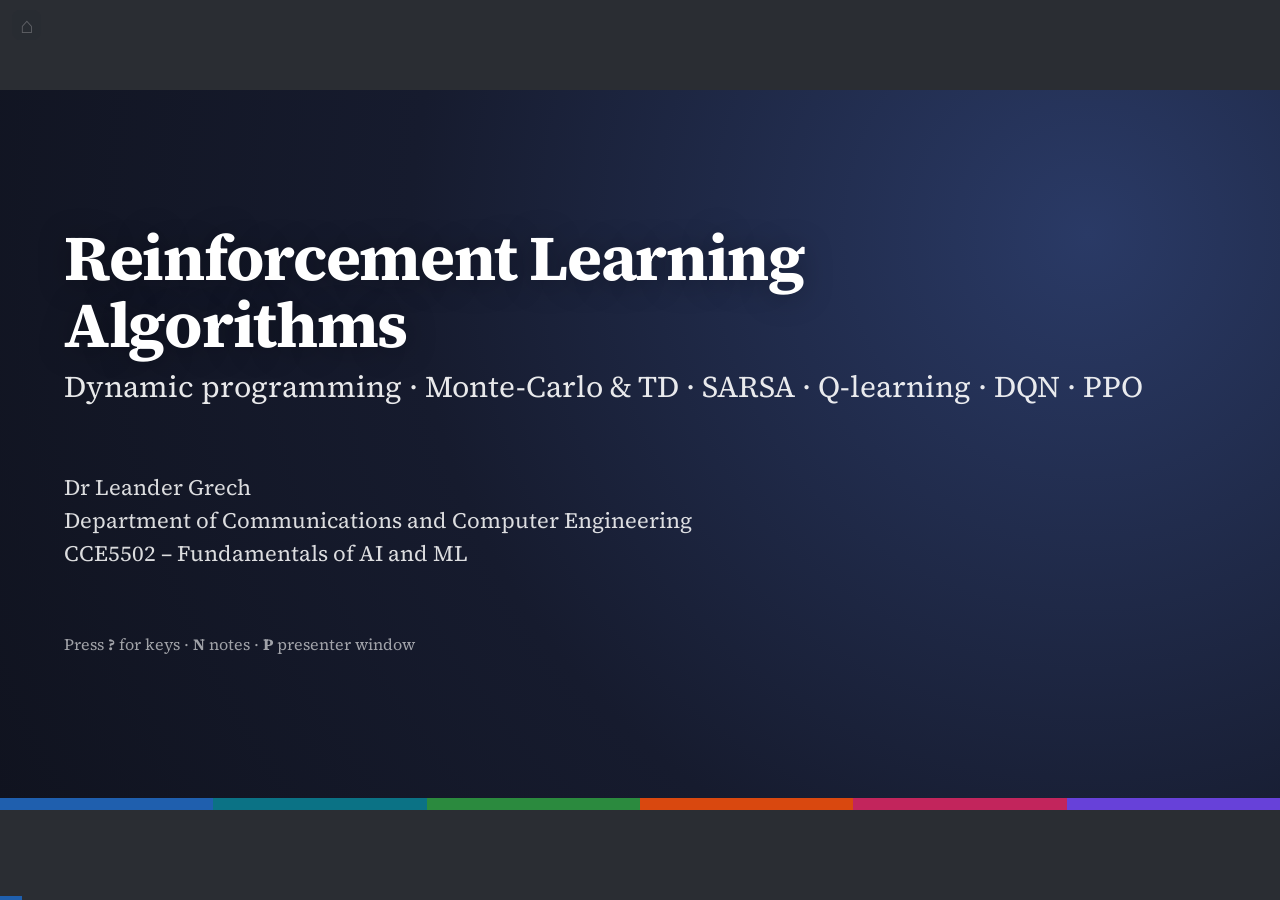
==== L2_RL_Algorithms.html @ 8948c77a "Publish lectures (from private 075eaf3)" ====
<!doctype html>
<html lang="en">
<head>
<meta charset="utf-8">
<meta name="viewport" content="width=device-width, initial-scale=1">
<title>RL 2: Algorithms</title>
<link rel="stylesheet" href="assets/katex/katex.min.css?v=202609281015">
<link rel="stylesheet" href="assets/deck.css?v=202609281015">
<script defer src="assets/katex/katex.min.js?v=202609281015"></script>
<script defer src="assets/katex/auto-render.min.js?v=202609281015"></script>
<script defer src="assets/deck.js?v=202609281015"></script>
<script defer src="assets/rl-common.js?v=202609281015"></script>
<script defer src="assets/mindmap.js?v=202609281015"></script>
<script defer src="assets/l2.js?v=202609281015"></script>
</head>
<body>
<div class="deck" data-footer="CCE5502 · Lecture 2 · RL algorithms">

<!-- ============================================================ TITLE -->
<section class="title" data-section="Opening">
  <h1>Reinforcement Learning<br>Algorithms</h1>
  <p class="subtitle">Dynamic programming · Monte-Carlo &amp; TD · SARSA · Q-learning · DQN · PPO</p>
  <p class="who">Dr Leander Grech<br>Department of Communications and Computer Engineering<br>CCE5502 – Fundamentals of AI and ML</p>
  <p class="who" style="margin-top:40px;font-size:16px;opacity:.6">Press <b>?</b> for keys · <b>N</b> notes · <b>P</b> presenter window</p>
</section>

<section data-time="2 min" class="mm">
  <h2>Lecture 2 at a glance</h2>
  <div data-widget="mindmap"><script type="application/json">{"center": ["Lecture 2", "RL Algorithms"], "branches": [{"label": "Planning (DP)", "leaves": [["Generalised PI", "How to improve a policy"], ["Policy evaluation", "Iterative policy evaluation"], ["Policy improvement", "Policy improvement", 2], ["Policy & value iteration", "Policy iteration and value iteration"]], "dark": true}, {"label": "Exploration", "leaves": [["Why Q instead of V", "Going model-free"], ["Bandits", "Exploration vs exploitation"], ["ε-greedy", "ε-greedy exploration"]]}, {"label": "MC & TD", "leaves": [["Monte-Carlo", "Monte-Carlo learning"], ["Temporal difference", "Temporal-Difference learning"], ["Bias vs variance", "MC vs TD: pros and cons"], ["Random walk", "Random walk"], ["A–B example", "What do they converge to", 2], ["Unified view · n-step", "A unified view of backups"]], "dark": true}, {"label": "Control", "leaves": [["SARSA (on-policy)", "SARSA: on-policy"], ["Off-policy learning", "Off-policy learning"], ["Q-learning", "Q-learning: off-policy"], ["Cliff walking", "Cliff walking"], ["One rule, many targets", "One update rule, different targets"]]}, {"label": "Deep Q-Networks", "leaves": [["Why tables don't scale", "Why tables don"], ["Function approx.", "Q-learning with function approximation"], ["Replay & target net", "DQN machinery"], ["CartPole", "CartPole"], ["Linear policy search", "What is the"], ["Gymnasium & SB3", "DQN with Stable-Baselines3"], ["Training curves", "Reading RL training curves"]]}, {"label": "Beyond DQN", "leaves": [["Value- vs policy-based", "Value-based vs policy-based"], ["Policy gradients", "Policy gradient"], ["PPO", "PPO"], ["Which algorithm when?", "Which algorithm when?"], ["Reward hacking", "Reward design and reward hacking"]]}]}</script></div>
</section>

<section data-time="2 min">
  <h2>Where we are</h2>
  <div class="row">
    <div class="col box">
      <h3>Last time</h3>
      <ul class="small">
        <li>MDP $\langle \mathcal{S}, \mathcal{A}, \mathcal{P}, \mathcal{R}, \gamma\rangle$, policy $\pi(a|s)$, return $G_t$</li>
        <li>Values $v_\pi(s)$, $q_\pi(s,a)$ and their <b>Bellman equations</b></li>
        <li>If we know $q_*$: act greedily → optimal</li>
      </ul>
      <div class="eq" style="font-size:20px">$\est{q_*(s,a)} = \rew{\mathcal{R}^a_s} + \gamma \sum_{s'} \mathcal{P}^a_{ss'} \nxt{\max_{a'} q_*(s',a')}$</div>
      <div class="inwords sm">How good is <span class='c-est'>an action</span>? <span class='c-rew'>The reward it gives now</span>, plus the discounted <span class='c-next'>value of acting optimally from wherever you land</span>.</div>
    </div>
    <div class="col box blue">
      <h3>Today</h3>
      <ol class="small">
        <li><b>Planning</b> when the model is known (DP)</li>
        <li><b>Learning</b> values from experience: Monte-Carlo vs TD</li>
        <li><b>Control</b>: SARSA &amp; Q-learning</li>
        <li><b>Deep</b> Q-Networks + CartPole with Stable-Baselines3</li>
        <li>Beyond DQN: policy gradients, PPO, reward design</li>
      </ol>
    </div>
  </div>
</section>

<!-- ============================================================ DP -->
<section class="section" data-section="Planning (DP)">
  <div class="kicker">Part 1</div>
  <h1>Planning by dynamic programming</h1>
  <p>Assume we know $\mathcal{P}$ and $\mathcal{R}$. How do we find the best policy?</p>
</section>

<section data-time="2 min">
  <h2>How to improve a policy</h2>
  <div class="row">
    <div class="col">
      <p>Given a policy $\pi$:</p>
      <ol>
        <li><b>Evaluate</b> it: compute $v_\pi$</li>
        <li><b>Improve</b> it: act greedily w.r.t. $v_\pi$ → $\pi' \geq \pi$</li>
      </ol>
      <p>Repeat. For finite MDPs this <b>always converges to $\pi_*$</b>.</p>
      <div class="box blue small"><p style="margin:0"><b>Generalised policy iteration (GPI):</b> almost every RL algorithm is some mix of <i>evaluation</i> and <i>improvement</i> — they differ in <b>how</b> (and how thoroughly) they do each.</p></div>
    </div>
    <div class="col" data-widget="gpi"></div>
  </div>
</section>

<section data-time="2 min">
  <h2>Iterative policy evaluation</h2>
  <p><b>Problem:</b> evaluate a given policy $\pi$. &nbsp; <b>Solution:</b> apply the Bellman expectation equation as an <b>update rule</b>, over and over:</p>
  <div class="eq">$\est{v_{k+1}(s)} = \sum_{a} \pi(a|s) \left( \rew{\mathcal{R}^a_s} + \gamma \sum_{s'} \mathcal{P}^a_{ss'}\, \nxt{v_k(s')} \right) \qquad \est{\mathbf{v}_{k+1}} = \rew{\mathcal{R}^\pi} + \gamma \mathcal{P}^\pi \nxt{\mathbf{v}_k}$</div>
  <div class="row">
    <ul class="col small">
      <li>Start from $v_1 = 0$; iterate $v_1 \to v_2 \to \dots \to v_\pi$</li>
      <li><b>Synchronous</b>: every state is updated in every sweep, from the previous sweep's numbers</li>
      <li>Needs the model $\mathcal{P}, \mathcal{R}$ → this is <i>planning</i></li>
    </ul>
    <div class="col inwords"><span class='c-est'>A state's new value</span> = the <b>average</b> (over what π does and what the world does) of <i><span class='c-rew'>reward</span> + γ × <span class='c-next'>the neighbour's old value</span></i>. Repeat until the numbers stop changing. Each sweep, news about rewards travels one step further.</div>
  </div>
  <div class="box fragment small"><p style="margin:0"><b>Worked example</b> (4×4 grid, −1 per move, random policy, γ = 1)<br>
    Sweep 1: every cell $= -1$. &nbsp; Sweep 2: the cell next to an exit $= -1 + \tfrac14(0 - 1 - 1 - 1) = -1.75$, cells further away $= -1 + \tfrac14(-4) = -2$.<br>
    <span class="muted">Exactly what you'll see on the next slide.</span></p></div>
</section>

<section data-time="4 min">
  <h2>Evaluating the random policy — and improving it</h2>
  <div class="row">
    <div class="col-2" data-widget="dpgrid" data-preset="sutton"></div>
    <div class="col small">
      <p>Reward −1 per step, $\gamma = 1$, grey = terminal.</p>
      <ol>
        <li>Press <b>Evaluate: 1 sweep</b> a few times, watch $v_k$</li>
        <li>Press <b>Improve π</b> after $k = 1, 2, 3$</li>
      </ol>
      <p class="muted">Greedy w.r.t. an <i>unfinished</i> $v_k$ is often already optimal!</p>
    </div>
  </div>
</section>

<section data-time="2 min">
  <h2>Policy improvement</h2>
  <p>Act greedily with respect to $q_\pi$: &nbsp; $\pi'(s) = \arg\max_{a} q_\pi(s,a)$</p>
  <div class="inwords sm">In each state, look one step ahead and switch to the action with the highest $q_\pi$. E.g. $q(s,{\uparrow}) = -3,\ q(s,{\rightarrow}) = -2,\ q(s,{\downarrow}) = -5 \Rightarrow$ choose →. It can never hurt: you only switch if the new action is at least as good <i>even if you go back to the old policy afterwards</i>.</div>
  <p>Formally, one greedy step is at least as good as following π:</p>
  <div class="eq">$q_\pi(s, \pi'(s)) = \max_a q_\pi(s,a) \;\geq\; q_\pi(s, \pi(s)) = v_\pi(s)$</div>
  <p class="fragment">…and unrolling it shows $v_{\pi'}(s) \geq v_\pi(s)$ for all $s$ (policy improvement theorem).</p>
  <div class="box green fragment"><p class="small" style="margin:0">If improvement <b>stops</b> ($=$ instead of $\geq$): $\;v_\pi(s) = \max_a q_\pi(s,a)$ — that <i>is</i> the Bellman optimality equation, so $v_\pi = v_*$ and $\pi$ is optimal.</p></div>
</section>

<section data-time="4 min">
  <h2>Policy iteration and value iteration, live</h2>
  <div data-widget="dpgrid" data-preset="maze"></div>
</section>

<section data-time="2 min">
  <h2>Value iteration vs policy iteration</h2>
  <div class="eq">Value iteration: $\quad \est{v_{k+1}(s)} = \max_a \left( \rew{\mathcal{R}^a_s} + \gamma \sum_{s'} \mathcal{P}^a_{ss'}\, \nxt{v_k(s')} \right)$</div>
  <div class="inwords sm">Value iteration = policy iteration where evaluation is cut short to <b>one sweep</b>, and the greedy step is folded in (the max). Don't wait for exact values: improve straight away.</div>
  <table class="t" style="width:100%;margin-top:6px">
    <tr><th class="l"></th><th>Policy iteration</th><th>Value iteration</th></tr>
    <tr><td class="l">Backup</td><td>Bellman <b>expectation</b> (+ greedy step)</td><td>Bellman <b>optimality</b></td></tr>
    <tr><td class="l">Explicit policy?</td><td>yes, every iteration</td><td>only at the end</td></tr>
    <tr><td class="l">Iterations</td><td>few, but each is expensive</td><td>many cheap sweeps</td></tr>
    <tr><td class="l">Cost per sweep</td><td colspan="2">$O(|\mathcal{A}|\,|\mathcal{S}|^2)$ — every state, every action, every successor</td></tr>
  </table>
  <div class="box red" style="margin-top:14px"><p class="small" style="margin:0"><b>Two big problems with DP:</b> (1) needs the model $\mathcal{P}, \mathcal{R}$; (2) sweeps the entire state space. Real problems: unknown model, astronomically many states → <b>learn from sampled experience</b>.</p></div>
</section>

<section class="quiz" data-optional="1" data-time="2 min">
  <h2>🧠 Quick check: planning</h2>
  <div data-widget="quiztimer" data-seconds="30"></div>
  <div class="quiz-list">
    <div class="quiz-q"><div class="num">1</div><div class="body"><div class="qt">Policy <b>evaluation</b> or policy <b>improvement</b>: which one uses the Bellman <i>expectation</i> equation?</div><div class="ans fragment">Evaluation. Improvement is a greedy step: pick the action with the highest q.</div></div></div>
    <div class="quiz-q"><div class="num">2</div><div class="body"><div class="qt">In value iteration, when do we get an explicit policy?</div><div class="ans fragment">Only at the end: act greedily with respect to the final values.</div></div></div>
    <div class="quiz-q"><div class="num">3</div><div class="body"><div class="qt">Why can't we just use dynamic programming to play Atari?</div><div class="ans fragment">DP needs the model (P and R) and sweeps every state; Atari has an unknown model and astronomically many states.</div></div></div>
  </div>
</section>

<!-- ============================================================ MODEL-FREE PREDICTION -->
<section class="section" data-section="MC & TD">
  <div class="kicker">Part 2</div>
  <h1>Learning from experience</h1>
  <p>No model. The agent only sees $S_t, A_t, R_{t+1}, S_{t+1}, \dots$ — can it still estimate values?</p>
</section>

<section data-time="2 min">
  <h2>Going model-free: use $Q$, not $V$</h2>
  <div class="row">
    <div class="col box red">
      <h3>Greedy improvement over $V(s)$ needs a model</h3>
      <div class="eq" style="font-size:21px">$\pi'(s) = \arg\max_a \Big( \underbrace{\rew{\mathcal{R}^a_s} + \gamma\sum_{s'} \mathcal{P}^a_{ss'}}_{\text{model!}} \nxt{V(s')} \Big)$</div>
    </div>
    <div class="col box green">
      <h3>Greedy improvement over $Q(s,a)$ is model-free</h3>
      <div class="eq" style="font-size:21px">$\pi'(s) = \arg\max_a Q(s,a)$</div>
      <p class="small">The dynamics are learned <i>implicitly</i> inside $Q$.</p>
    </div>
  </div>
  <div class="inwords">$V(s)$ says how good a <b>place</b> is. To pick a move from it, you must know where each move leads: that's the model. $Q(s,a)$ scores the <b>move</b> itself, so you just take the highest. No model needed.</div>
  <p style="margin-top:10px">Second problem: if we always act greedily, we only ever see the actions we <i>think</i> are best. We must also <b>explore</b>.</p>
</section>

<section data-time="4 min">
  <h2>Exploration vs exploitation</h2>
  <div data-widget="bandit" class="widget"></div>
</section>

<section data-time="1 min">
  <h2>ε-greedy exploration</h2>
  <div class="row center">
    <div class="col-2">
      <ul>
        <li>With probability $1 - \varepsilon$: <b>exploit</b>, take the action with the highest $Q$</li>
        <li>With probability $\varepsilon$: <b>explore</b>, pick uniformly at random among all $m$ actions</li>
      </ul>
      <div class="inwords sm">The random pick can also land on the best action, so it gets $1 - \varepsilon + \tfrac{\varepsilon}{m}$; every other action gets $\tfrac{\varepsilon}{m}$. Nothing is ever ruled out, so every action keeps being tried.</div>
    </div>
    <div class="col box">
      <h3>Example: $m = 4$, $\varepsilon = 0.2$</h3>
      <div class="probbars">
        <div><span style="height:85%;background:var(--accent)"></span><b>0.85</b>best</div>
        <div><span style="height:5%;background:#9aa1ad"></span>0.05</div>
        <div><span style="height:5%;background:#9aa1ad"></span>0.05</div>
        <div><span style="height:5%;background:#9aa1ad"></span>0.05</div>
      </div>
      <p class="small muted" style="margin:0">$0.8 + 0.2/4 = 0.85$ &nbsp;·&nbsp; $0.2/4 = 0.05$</p>
    </div>
  </div>
  <p class="small">In practice: <b>decay</b> ε over training (e.g. 1.0 → 0.05). That's DQN's <code>exploration_fraction</code>, which we'll see in code.</p>
</section>

<section data-time="2 min">
  <h2>Monte-Carlo learning</h2>
  <div class="colorkey"><span class="c-est">estimate being updated</span><span class="c-rew">real experience (R, G)</span><span class="c-next">estimate of the next state</span><span class="c-tgt">target</span><span class="c-err">error δ</span></div>
  <ul>
    <li>Learn directly from <b>complete episodes</b> of experience — no model</li>
    <li>Simplest possible idea: <b>value = mean return</b></li>
    <li>No bootstrapping; only works for <b>episodic</b> tasks (must terminate)</li>
  </ul>
  <p>Estimate $v_\pi(s) = \mathbb{E}[G_t \mid S_t = s]$ by averaging the returns actually seen. After each episode:</p>
  <div class="eq">$\est{V(S_t)} \leftarrow \est{V(S_t)} + \alpha\, \big(\, \underbrace{\rew{G_t}}_{\tgt{\text{target}}} - \est{V(S_t)} \big)$</div>
  <p class="small" style="margin:0;text-align:center" class="muted">MC <span class='c-tgt'>target</span> = <span class='c-rew'>the return that actually happened</span> in this episode.</p>
  <div class="template"><b>The pattern behind every update today:</b> &nbsp; <span class='c-est'>new estimate</span> = <span class='c-est'>old estimate</span> + α × (<span class='c-tgt'>target</span> − <span class='c-est'>old estimate</span>).<br>
    <span class="small">(target − estimate) is the error; α is how far we move towards the target. α = 1/n gives the exact running average (Lecture 1); a constant α weights recent episodes more.</span></div>
</section>

<section data-time="3 min">
  <h2>Temporal-Difference learning</h2>
  <ul>
    <li>Learn from <b>incomplete</b> episodes — update after <b>every step</b></li>
    <li>Works in continuing (non-terminating) tasks</li>
    <li><b>Bootstraps</b>: updates a guess towards a guess</li>
  </ul>
  <div class="eq">$\est{V(S_t)} \leftarrow \est{V(S_t)} + \alpha\, \big(\, \underbrace{\rew{R_{t+1}} + \gamma \nxt{V(S_{t+1})}}_{\tgt{\text{TD target}}} - \est{V(S_t)} \big)$</div>
  <div class="row">
    <div class="col inwords sm">Same pattern as MC, different <span class='c-tgt'>target</span>: <b><span class='c-rew'>one real step</span> + <span class='c-next'>my current guess for the rest</span></b>. The TD error $\err{\delta_t} = \rew{R_{t+1}} + \gamma \nxt{V(S_{t+1})} - \est{V(S_t)}$ is the <span class='c-err'>surprise</span>: positive → better than expected, so raise $\est{V(S_t)}$.</div>
    <div class="col box small"><p style="margin:0">🚗 If another car nearly crashes into you, you can update "that was dangerous" <b>immediately</b> — no need to actually crash (end the episode) first.</p></div>
  </div>
</section>

<section data-time="3 min">
  <h2>Driving home: MC vs TD</h2>
  <div data-widget="driving" class="widget"></div>
</section>

<section data-time="2 min">
  <h2>MC vs TD: pros and cons</h2>
  <div class="inwords sm"><b>MC</b> waits for the true outcome: honest but noisy. <b>TD</b> trusts its own next guess: fast and steady, but can inherit its own mistakes. (<i>Bias</i> = systematically off; <i>variance</i> = how much estimates jump around.)</div>
  <table class="t" style="width:100%;font-size:18px">
    <tr><th class="l"></th><th>Monte-Carlo</th><th>Temporal-Difference</th></tr>
    <tr><td class="l">When can it learn?</td><td>only after the episode ends</td><td>online, after every step</td></tr>
    <tr><td class="l">Continuing tasks?</td><td class="bad">no</td><td class="good">yes</td></tr>
    <tr><td class="l">Target</td><td>$\rew{G_t}$ (actual return)</td><td>$\rew{R_{t+1}} + \gamma \nxt{V(S_{t+1})}$ (estimate)</td></tr>
    <tr><td class="l">Bias</td><td class="good">zero (unbiased)</td><td>biased (depends on current $V$)</td></tr>
    <tr><td class="l">Variance</td><td class="bad">high — many random steps</td><td class="good">low — one random step</td></tr>
    <tr><td class="l">Sensitive to initial value</td><td>no</td><td>yes</td></tr>
    <tr><td class="l">With function approximation</td><td>good convergence</td><td>can diverge (!)</td></tr>
    <tr><td class="l">Exploits Markov property</td><td>no → better in POMDPs</td><td>yes → usually more efficient</td></tr>
  </table>
</section>

<section data-time="3 min">
  <h2>Random walk: MC vs TD in practice</h2>
  <div data-widget="randomwalk" class="widget"></div>
  <p class="small" style="margin:4px 0 0">True values $\tfrac16, \tfrac26, \dots, \tfrac56$ = probability of finishing on the right. <b>Question:</b> after 10 episodes, which estimate is closer to the black line, and why?</p>
</section>

<section data-optional="1" data-time="2 min">
  <h2>What do they converge to? (the A–B example)</h2>
  <div class="row">
    <div class="col">
      <p>Eight episodes of experience (γ = 1):</p>
      <pre style="font-size:19px">A, 0, B, 0
B, 1    B, 1    B, 1
B, 1    B, 1    B, 1
B, 0</pre>
      <p class="small">$V(B) = 6/8 = 0.75$ for both methods. &nbsp;What is $V(A)$?</p>
    </div>
    <div class="col">
      <div class="box orange fragment"><h3>Monte-Carlo: $V(A) = 0$</h3><p class="small">The only return seen from A was 0. MC minimises squared error on the <b>observed returns</b>.</p></div>
      <div class="box blue fragment" style="margin-top:10px"><h3>TD(0): $V(A) = 0.75$</h3><p class="small">A always went to B, with reward 0. TD fits the <b>maximum-likelihood Markov model</b> and solves it (<i>certainty equivalence</i>).</p></div>
    </div>
  </div>
</section>

<section data-time="3 min">
  <h2>A unified view of backups</h2>
  <div data-widget="unified" class="widget"></div>
</section>

<section data-optional="1" data-time="2 min">
  <h2>In between: n-step returns</h2>
  <div data-widget="nstep" class="widget"></div>
  <div class="eq" style="font-size:22px">$\est{V(S_t)} \leftarrow \est{V(S_t)} + \alpha \left( \tgt{G^{(n)}_t} - \est{V(S_t)} \right)$</div>
  <div class="inwords sm"><b>n = how many <span class='c-rew'>real rewards</span> you wait for before trusting <span class='c-next'>your own estimate</span>.</b> Small n: quick updates, some bias. Large n: closer to the truth but noisier. n = 1 is TD(0); n = ∞ (to the end) is Monte-Carlo. <span class="muted">TD(λ) and PPO's GAE blend several n.</span></div>
</section>

<section class="quiz" data-optional="1" data-time="2 min">
  <h2>🧠 Quick check: Monte-Carlo vs TD</h2>
  <div data-widget="quiztimer" data-seconds="30"></div>
  <div class="quiz-list">
    <div class="quiz-q"><div class="num">1</div><div class="body"><div class="qt">You're halfway through an episode. Which method can already update its values?</div><div class="ans fragment">TD: it only needs one step, <span class='c-rew'>R</span> and <span class='c-next'>V(S′)</span>. MC must wait for the end.</div></div></div>
    <div class="quiz-q"><div class="num">2</div><div class="body"><div class="qt">Which target is unbiased but noisy?</div><div class="ans fragment">Monte-Carlo's <span class='c-rew'>G<sub>t</sub></span>: it's the real return, but it depends on many random steps.</div></div></div>
    <div class="quiz-q"><div class="num">3</div><div class="body"><div class="qt">Say the TD target in words.</div><div class="ans fragment"><span class='c-rew'>One real reward</span> + the discounted <span class='c-next'>estimate of the next state's value</span>.</div></div></div>
  </div>
</section>

<section class="brk" data-section="Break">
  <h1>☕ Break</h1>
  <p style="font-size:26px">10 minutes. Next: from <b>predicting</b> values to <b>controlling</b> — SARSA, Q-learning, DQN</p>
</section>

<!-- ============================================================ CONTROL -->
<section class="section" data-section="SARSA & Q-learning">
  <div class="kicker">Part 3</div>
  <h1>Model-free control</h1>
  <p>Put TD inside the GPI loop: learn $Q(s,a)$, act ε-greedily, improve every step.</p>
</section>

<section data-time="3 min">
  <h2>SARSA: on-policy TD control</h2>
  <div class="row center">
    <div class="col-2">
      <div class="eq">$\est{Q(S,A)} \leftarrow \est{Q(S,A)} + \alpha \big( \rew{R} + \gamma\, \nxt{Q(S', A')} - \est{Q(S,A)} \big)$</div>
      <ul class="small">
        <li>Uses the tuple $(\est{S}, \est{A}, \rew{R}, \nxt{S'}, \nxt{A'})$ — hence the name</li>
        <li>$\nxt{A'}$ is the <span class='c-next'>next action</span>: the one the agent <b>will actually take</b> (ε-greedy)</li>
        <li>Every time-step: <b>evaluate</b> (SARSA update, $Q \approx q_\pi$) and <b>improve</b> (ε-greedy on the new $Q$)</li>
      </ul>
      <div class="inwords sm">The TD update from before, now for $Q$. <span class='c-tgt'>Target</span> = <b><span class='c-rew'>reward</span> + <span class='c-next'>value of the action I'm really going to take next</span></b>, exploration included.</div>
    </div>
    <div class="col">
      <svg width="220" height="260" viewBox="0 0 220 260">
        <circle cx="110" cy="30" r="20" fill="#fff" stroke="#d9480f" stroke-width="2.5"/><text x="145" y="36" font-size="18" fill="#d9480f" font-weight="700">S</text>
        <line x1="110" y1="50" x2="110" y2="90" stroke="#d9480f" stroke-width="2"/><circle cx="110" cy="98" r="9" fill="#d9480f"/><text x="130" y="104" font-size="18" fill="#d9480f" font-weight="700">A</text>
        <line x1="110" y1="107" x2="110" y2="160" stroke="#2b8a3e" stroke-width="2"/><text x="120" y="140" font-size="18" fill="#2b8a3e" font-weight="700">R</text>
        <circle cx="110" cy="180" r="20" fill="#fff" stroke="#1f5fae" stroke-width="2.5"/><text x="145" y="186" font-size="18" fill="#1f5fae" font-weight="700">S′</text>
        <line x1="110" y1="200" x2="110" y2="232" stroke="#1f5fae" stroke-width="2.5"/><circle cx="110" cy="240" r="9" fill="#1f5fae"/><text x="130" y="246" font-size="18" fill="#1f5fae" font-weight="700">A′</text>
      </svg>
    </div>
  </div>
</section>

<section data-optional="1" data-time="1 min">
  <h2>SARSA algorithm</h2>
<pre><span class="c"># Q is a look-up table, initialised arbitrarily (Q(terminal, ·) = 0)</span>
<span class="k">for</span> each episode:
    S = env.reset()
    A = epsilon_greedy(Q, S)
    <span class="k">while</span> S <span class="k">is not</span> terminal:
        S_next, R = env.step(A)
        A_next = epsilon_greedy(Q, S_next)          <span class="c"># the action we WILL take</span>
        <span class="c-est">Q[S, A]</span> += alpha * (<span class="c-rew">R</span> + gamma * <span class="c-next">Q[S_next, A_next]</span> - <span class="c-est">Q[S, A]</span>)
        S, A = S_next, A_next</pre>
  <p class="small" style="margin-top:14px">Converges to the optimal $q_*$ if every action keeps being tried in every state and ε is slowly reduced to 0 <span class="muted">(the "GLIE" condition), with a suitably decaying α</span>.</p>
</section>

<section data-time="4 min">
  <h2>SARSA, one update at a time</h2>
  <div data-widget="tdstep" data-algo="sarsa" class="widget"></div>
</section>

<section data-time="2 min">
  <h2>Off-policy learning</h2>
  <p>Evaluate a <b>target policy</b> $\pi$ while following a different <b>behaviour policy</b> $\mu$.</p>
  <div class="row">
    <div class="col box"><h3>On-policy</h3><p class="small">“Learn on the job”. Learn about $\pi$ from experience sampled from $\pi$. Can't reuse old data.</p></div>
    <div class="col box blue"><h3>Off-policy</h3><p class="small">“Look over someone's shoulder”. Learn about $\pi$ from experience sampled from $\mu$.</p></div>
  </div>
  <div class="inwords sm">Two roles: the <b>behaviour policy</b> decides what the agent actually does (e.g. ε-greedy, explores). The <b>target policy</b> is the one we want to learn about (e.g. greedy). On-policy: they are the same. Off-policy: they differ.</div>
  <p style="margin-top:8px">Why bother?</p>
  <ul class="small">
    <li>Learn from observing humans or other agents</li>
    <li><b>Re-use experience</b> generated by old policies $\pi_1, \dots, \pi_{t-1}$ ← the replay buffer in DQN</li>
    <li>Learn about the <b>optimal</b> policy while following an <b>exploratory</b> one</li>
  </ul>
</section>

<section data-time="3 min">
  <h2>Q-learning: off-policy TD control</h2>
  <ul class="small">
    <li>Behaviour policy $\mu$: ε-greedy w.r.t. $Q$ (explores)</li>
    <li>Target policy $\pi$: <b>greedy</b> w.r.t. $Q$, so the next state is worth its best Q-value, $\nxt{\max_{a'} Q(S', a')}$</li>
  </ul>
  <div class="inwords sm"><span class='c-tgt'>Target</span> = <b><span class='c-rew'>reward</span> + <span class='c-next'>value of the best next action</span></b>, whatever I actually do next. It learns about acting greedily while behaving ε-greedily.</div>
  <div class="eq">$\est{Q(S,A)} \leftarrow \est{Q(S,A)} + \alpha \big( \rew{R} + \gamma\, \nxt{\max_{a'} Q(S', a')} - \est{Q(S,A)} \big)$</div>
<pre>        S_next, R = env.step(A)
        <span class="c-est">Q[S, A]</span> += alpha * (<span class="c-rew">R</span> + gamma * <span class="c-next">max(Q[S_next, :])</span> - <span class="c-est">Q[S, A]</span>)
        S = S_next;  A = epsilon_greedy(Q, S)      <span class="c"># behaviour can be anything exploratory</span></pre>
  <div class="box green" style="margin-top:12px"><p class="small" style="margin:0"><b>Theorem:</b> Q-learning control converges to the optimal action-value function, $Q(s,a) \to q_*(s,a)$ (tabular, all pairs visited infinitely often).</p></div>
</section>

<section data-time="4 min">
  <h2>Q-learning, one update at a time</h2>
  <div data-widget="tdstep" data-algo="qlearning" class="widget"></div>
</section>

<section data-time="5 min">
  <h2>Cliff walking: SARSA vs Q-learning</h2>
  <div data-widget="cliff" class="widget"></div>
</section>

<section data-time="3 min">
  <h2>One update rule, different targets</h2>
  <div class="colorkey"><span class="c-est">estimate being updated</span><span class="c-rew">real experience (R, G)</span><span class="c-next">estimate of the next state</span><span class="c-tgt">target</span><span class="c-err">error δ</span></div>
  <div class="template" style="text-align:center;font-size:24px">$\est{\text{estimate}} \;\leftarrow\; \est{\text{estimate}} + \alpha\,\big(\,\tgt{\text{target}} - \est{\text{estimate}}\,\big)$</div>
  <table class="t" style="width:100%;font-size:18px">
    <tr><th class="l">Method</th><th class="l">Estimate</th><th class="l">Target</th><th class="l">“The target is…”</th><th>Updates</th></tr>
    <tr><td class="l"><b>Monte-Carlo</b></td><td class="l">$\est{V(S_t)}$</td><td class="l">$\rew{G_t}$</td><td class="l"><span class='c-rew'>the whole return that actually happened</span></td><td>end of episode</td></tr>
    <tr><td class="l"><b>TD(0)</b></td><td class="l">$\est{V(S_t)}$</td><td class="l">$\rew{R} + \gamma \nxt{V(S')}$</td><td class="l"><span class='c-rew'>one real step</span> + <span class='c-next'>my guess for the rest</span></td><td>every step</td></tr>
    <tr><td class="l"><b>SARSA</b></td><td class="l">$\est{Q(S,A)}$</td><td class="l">$\rew{R} + \gamma \nxt{Q(S',A')}$</td><td class="l"><span class='c-rew'>one real step</span> + <span class='c-next'>value of the action I <b>will</b> take</span></td><td>every step</td></tr>
    <tr><td class="l"><b>Q-learning</b></td><td class="l">$\est{Q(S,A)}$</td><td class="l">$\rew{R} + \gamma \nxt{\max_{a'} Q(S',a')}$</td><td class="l"><span class='c-rew'>one real step</span> + <span class='c-next'>value of the <b>best</b> action</span></td><td>every step</td></tr>
    <tr><td class="l"><b>DQN</b></td><td class="l">$\est{Q(s,a;\theta)}$</td><td class="l">$\rew{r} + \gamma \nxt{\max_{a'} Q(s',a';\theta^-)}$</td><td class="l">as Q-learning, <span class='c-next'>from a frozen copy of the network</span></td><td>minibatches from replay</td></tr>
  </table>
  <div class="inwords sm">(<span class='c-tgt'>target</span> − <span class='c-est'>estimate</span>) is the error <span class='c-err'>δ</span> we saw in every widget. All of today's learning algorithms are this one line; they only disagree about <b>what to aim at</b>.</div>
</section>

<section class="quiz" data-time="2 min">
  <h2>🧠 Quick check: SARSA vs Q-learning</h2>
  <div data-widget="quiztimer" data-seconds="30"></div>
  <div class="quiz-list">
    <div class="quiz-q"><div class="num">1</div><div class="body"><div class="qt">Which algorithm learns the value of the policy it is <i>executing</i>, exploration included?</div><div class="ans fragment">SARSA (on-policy): its target uses the <span class='c-next'>action it will really take</span>.</div></div></div>
    <div class="quiz-q"><div class="num">2</div><div class="body"><div class="qt">Why can Q-learning learn from a replay buffer of old experience, but SARSA can't (directly)?</div><div class="ans fragment">Q-learning's target uses the <span class='c-next'>best next action</span>, not the one the old policy took, so it doesn't matter who generated the data (off-policy).</div></div></div>
    <div class="quiz-q"><div class="num">3</div><div class="body"><div class="qt">How big is a tabular Q-table for CartPole?</div><div class="ans fragment">Infinite: the state is continuous → we need function approximation (next: DQN).</div></div></div>
  </div>
</section>

<!-- ============================================================ DQN -->
<section class="section" data-section="Deep Q-Networks">
  <div class="kicker">Part 4</div>
  <h1>Deep Q-Networks</h1>
  <p>Replace the table with a neural network.</p>
</section>

<section data-optional="1" data-time="2 min">
  <h2>Why tables don't scale</h2>
  <div data-widget="curse" class="widget"></div>
  <ul class="small" style="margin-top:14px">
    <li>CartPole: 4 continuous variables → we'd have to discretise, and neighbouring cells learn nothing from each other</li>
    <li>Atari: 84×84 pixels × 4 frames, 256 grey levels → $256^{28224}$ states</li>
    <li>Solution: <b>function approximation</b> — generalise from seen states to similar unseen ones</li>
  </ul>
</section>

<section data-time="2 min">
  <h2>Q-learning with function approximation</h2>
  <p>Approximate $Q$ with a network with weights $\theta$: &nbsp;$Q(s, a; \theta) \approx q_*(s, a)$, and turn the Q-learning update into a <b>regression</b> problem:</p>
  <div class="eq">$L(\theta) = \mathbb{E}\Big[ \big( \underbrace{\rew{r} + \gamma \nxt{\max_{a'} Q(s', a'; \theta^-)}}_{\tgt{\text{target } y}} - \est{Q(s, a; \theta)} \big)^2 \Big]$</div>
  <div class="row">
    <div class="col box"><h3>Table (Q-learning)</h3><p class="small"><code>Q[s,a] += α·(y − Q[s,a])</code><br>overwrites one cell only</p></div>
    <div class="col box blue"><h3>Network (DQN)</h3><p class="small"><code>θ −= η·∇θ (y − Q(s,a;θ))²</code><br>nudges all weights, so similar states change too (generalisation)</p></div>
  </div>
  <div class="inwords sm">Ordinary supervised regression, except the "labels" $\tgt{y}$ are made by the network itself from <span class='c-rew'>one real step</span> plus <span class='c-next'>its own estimate of the next state</span>. Same target as Q-learning.</div>
</section>

<section data-time="2 min">
  <h2>The Q-network</h2>
  <div data-widget="dqnarch" class="widget"></div>
</section>

<section data-time="3 min">
  <h2>Why naive deep Q-learning is unstable</h2>
  <div class="cards c2">
    <div class="card"><h3>1. Correlated samples</h3><p>Consecutive transitions are nearly identical. Gradient descent assumes shuffled, independent samples (i.i.d.) → the net over-fits the current region and forgets the rest.</p><p class="good">Fix: experience replay buffer</p></div>
    <div class="card"><h3>2. Moving targets</h3><p>The target $y$ depends on $\theta$: every update moves the target — a dog chasing its tail.</p><p class="good">Fix: slowly-updated target network $\theta^-$</p></div>
  </div>
  <div class="box red" style="margin-top:16px"><p class="small" style="margin:0"><b>The “deadly triad”</b> (Sutton &amp; Barto): function approximation + bootstrapping + off-policy learning can diverge. DQN uses all three — replay and target networks are what keep it stable in practice.</p></div>
</section>

<section data-time="3 min">
  <h2>DQN machinery: replay buffer + target network</h2>
  <div data-widget="replay" class="widget"></div>
</section>

<section data-time="2 min">
  <h2>DQN algorithm</h2>
<pre><span class="c"># Mnih et al., "Human-level control through deep RL", Nature 2015</span>
initialise Q-network θ, target network θ⁻ ← θ, replay buffer D
<span class="k">for</span> step t = 1 ... T:
    a = random action              <span class="k">with</span> prob. ε      <span class="n">① explore</span> <span class="c">(ε decays over time)</span>
        argmax_a Q(s, a; θ)        otherwise
    s', r, done = env.step(a);   D.append((s, a, r, s', done))   <span class="n">② remember</span>
    <span class="k">if</span> t &gt; learning_starts <span class="k">and</span> t % train_freq == 0:
        sample minibatch (s, a, r, s', done) ~ D                  <span class="n">③ random past experience</span>
        <span class="c-tgt">y</span> = <span class="c-rew">r</span> + γ · (1 − done) · <span class="c-next">max_a' Q(s', a'; θ⁻)</span>             <span class="n">④ TD target, frozen net</span>
        θ ← θ − η ∇θ (<span class="c-tgt">y</span> − <span class="c-est">Q(s, a; θ)</span>)²                            <span class="n">⑤ regression step</span>
    <span class="k">if</span> t % target_update_interval == 0:  θ⁻ ← θ                <span class="n">⑥ refresh the target</span>
    s = s' (or env.reset() if episode ended)</pre>
  <p class="small">Every name in this pseudocode is a Stable-Baselines3 hyperparameter.</p>
</section>

<section data-time="3 min">
  <h2>CartPole</h2>
  <div data-widget="cartpole" class="widget"></div>
  <p class="small" style="margin-top:4px">State $(x, \dot x, \theta, \dot\theta)$ · actions: push left / right · reward +1 per step upright · ends when $|\theta| &gt; 12°$ or $|x| &gt; 2.4$ · truncated at 500.</p>
</section>

<section data-time="3 min">
  <h2>What is the “linear policy”?</h2>
  <div class="row">
    <div class="col">
      <p>A policy with just <b>4 numbers</b> $w = (w_1, w_2, w_3, w_4)$:</p>
      <div class="eq" style="font-size:20px">$\pi_w(s) = \begin{cases} \text{push right} & \text{if } w_1 x + w_2 \dot x + w_3 \theta + w_4 \dot\theta > 0 \\ \text{push left} & \text{otherwise} \end{cases}$</div>
      <ul class="small">
        <li><b>Linear</b>: the decision is the sign of a weighted sum of the state — a straight line (hyperplane) splits state space into a “left” half and a “right” half</li>
        <li>Intuition for a good $w$: pole leaning right ($\theta > 0$) or falling right ($\dot\theta > 0$) → push right to get the cart back under it. So $w_3, w_4 > 0$ and large</li>
        <li>It is <b>deterministic</b> and has no value function — it is a <b>policy-search</b> method, not Q-learning</li>
      </ul>
    </div>
    <div class="col box orange">
      <h3>How it's trained here: random search (hill climbing)</h3>
      <ol class="small">
        <li>Start from 4 random weights</li>
        <li>Perturb: $w' = w + 0.5\,\varepsilon$, $\;\varepsilon \sim \mathcal{N}(0, I)$</li>
        <li>Run 3 episodes with $w'$; score = average length</li>
        <li>Keep $w'$ if it scored at least as well as $w$</li>
        <li>Repeat until 500</li>
      </ol>
      <p class="small">No gradients, no Bellman equation: it only uses the <b>total return</b> of whole episodes (like Monte-Carlo). Works because CartPole is easy and needs only 4 parameters; it does not scale to millions of weights → DQN, policy gradients.</p>
    </div>
  </div>
</section>

<section data-time="2 min">
  <h2>The Gymnasium API</h2>
<pre><span class="k">import</span> gymnasium <span class="k">as</span> gym

env = gym.make(<span class="s">"CartPole-v1"</span>, render_mode=<span class="s">"human"</span>)
obs, info = env.reset(seed=<span class="n">42</span>)
total = <span class="n">0</span>
<span class="k">while True</span>:
    action = env.action_space.sample()                <span class="c"># random agent</span>
    obs, reward, terminated, truncated, info = env.step(action)
    total += reward
    <span class="k">if</span> terminated <span class="k">or</span> truncated:
        <span class="k">break</span>
print(<span class="s">"return:"</span>, total)
env.close()</pre>
  <div class="box orange" style="margin-top:12px"><p class="small" style="margin:0"><b>terminated</b> = reached a terminal state of the MDP (pole fell) → no future value. &nbsp;<b>truncated</b> = time limit hit → the future still exists, so the target should still <b>bootstrap</b>. Mixing them up is a classic bug.</p></div>
</section>

<section data-optional="1" data-time="1 min">
  <h2>Writing your own environment</h2>
<pre><span class="k">class</span> <span class="f">MyEnv</span>(gym.Env):
    <span class="k">def</span> <span class="f">__init__</span>(self):
        self.action_space = gym.spaces.Discrete(<span class="n">2</span>)
        self.observation_space = gym.spaces.Box(-np.inf, np.inf, shape=(<span class="n">4</span>,), dtype=np.float32)

    <span class="k">def</span> <span class="f">reset</span>(self, seed=<span class="k">None</span>, options=<span class="k">None</span>):
        super().reset(seed=seed)                  <span class="c"># seeds self.np_random</span>
        self.state = ...                          <span class="c"># initial state</span>
        <span class="k">return</span> self.state, {}

    <span class="k">def</span> <span class="f">step</span>(self, action):
        self.state = ...                          <span class="c"># forward dynamics</span>
        reward = ...                              <span class="c"># YOU design this — carefully!</span>
        terminated = ...                          <span class="c"># MDP terminal state?</span>
        truncated = <span class="k">False</span>                         <span class="c"># usually added by a TimeLimit wrapper</span>
        <span class="k">return</span> self.state, reward, terminated, truncated, {}</pre>
  <p class="small" style="margin-top:10px">Wrappers (<code>gym.Wrapper</code>, <code>RewardWrapper</code>, <code>ObservationWrapper</code>) let you modify an existing env without touching its code — you'll use these in the assignment.</p>
</section>

<section data-time="3 min">
  <h2>DQN with Stable-Baselines3</h2>
<pre><span class="k">from</span> stable_baselines3 <span class="k">import</span> DQN
<span class="k">from</span> stable_baselines3.common.evaluation <span class="k">import</span> evaluate_policy

env = gym.make(<span class="s">"CartPole-v1"</span>)                      <span class="c"># no rendering while training!</span>
model = DQN(<span class="s">"MlpPolicy"</span>, env,
            learning_rate=<span class="n">1e-3</span>,                     <span class="c"># step size of gradient descent</span>
            buffer_size=<span class="n">50_000</span>, batch_size=<span class="n">32</span>,     <span class="c"># replay buffer + minibatch size</span>
            learning_starts=<span class="n">1_000</span>, train_freq=<span class="n">4</span>,  <span class="c"># fill the buffer first; learn every 4 steps</span>
            target_update_interval=<span class="n">500</span>,             <span class="c"># θ⁻ ← θ every 500 steps (target net)</span>
            exploration_fraction=<span class="n">0.1</span>, exploration_final_eps=<span class="n">0.02</span>,  <span class="c"># ε schedule</span>
            gamma=<span class="n">0.99</span>, policy_kwargs=dict(net_arch=[<span class="n">64</span>, <span class="n">64</span>]),  <span class="c"># discount; Q-net size</span>
            tensorboard_log=<span class="s">"./tb/"</span>, seed=<span class="n">0</span>, verbose=<span class="n">1</span>)
model.learn(total_timesteps=<span class="n">50_000</span>)

mean, std = evaluate_policy(model, env, n_eval_episodes=<span class="n">10</span>, deterministic=<span class="k">True</span>)
model.save(<span class="s">"dqn_cartpole"</span>)                          <span class="c"># DQN.load("dqn_cartpole") later</span></pre>
  <p class="small" style="margin-top:10px">Then: <code>tensorboard --logdir tb</code> → <code>rollout/ep_rew_mean</code>, <code>rollout/exploration_rate</code>, <code>train/loss</code>.</p>
</section>

<section data-time="2 min">
  <h2>Hyperparameters you will touch</h2>
  <div data-widget="epsched" class="widget"></div>
  <table class="t" style="width:100%;font-size:17px;margin-top:6px">
    <tr><th class="l">parameter</th><th class="l">what it controls</th><th class="l">symptom if wrong</th></tr>
    <tr><td class="l"><code>learning_rate</code></td><td class="l">step size η of gradient descent</td><td class="l">too high: reward collapses / oscillates</td></tr>
    <tr><td class="l"><code>buffer_size</code></td><td class="l">how much past experience is kept</td><td class="l">too small: forgets, correlated batches</td></tr>
    <tr><td class="l"><code>target_update_interval</code></td><td class="l">how often θ⁻ ← θ</td><td class="l">too small: unstable; too large: slow</td></tr>
    <tr><td class="l"><code>exploration_*</code></td><td class="l">ε schedule (plot above)</td><td class="l">decays too fast: stuck in a poor policy</td></tr>
  </table>
</section>

<section data-time="2 min">
  <h2>Reading RL training curves honestly</h2>
  <div class="row">
    <ul class="col">
      <li><b>Always run several seeds</b> (≥ 3). RL results vary wildly between seeds; one lucky run proves nothing.</li>
      <li>Plot the <b>mean and spread</b> (min–max or ±std), not a single curve.</li>
      <li>Training reward ≠ performance: it includes exploration. <b>Evaluate</b> separately with <code>deterministic=True</code>.</li>
      <li><b>Watch the agent.</b> High reward with weird behaviour usually means the reward is not measuring what you want.</li>
    </ul>
    <div class="col box orange">
      <h3>DQN failure modes you may see</h3>
      <ul class="small">
        <li>“Catastrophic forgetting”: reward reaches 500 then crashes</li>
        <li>Q-values growing without bound (overestimation from the max)</li>
        <li>Flat curve for a long time: <code>learning_starts</code> or ε schedule</li>
      </ul>
    </div>
  </div>
</section>

<section class="quiz" data-optional="1" data-time="2 min">
  <h2>🧠 Quick check: DQN</h2>
  <div data-widget="quiztimer" data-seconds="30"></div>
  <div class="quiz-list">
    <div class="quiz-q"><div class="num">1</div><div class="body"><div class="qt">What problem does the replay buffer solve?</div><div class="ans fragment">Consecutive transitions are highly correlated; sampling random past experience breaks the correlation (and reuses data).</div></div></div>
    <div class="quiz-q"><div class="num">2</div><div class="body"><div class="qt">Why a separate, slowly-updated target network?</div><div class="ans fragment">So the <span class='c-tgt'>target</span> doesn't move every time the Q-network is updated (no dog chasing its tail).</div></div></div>
    <div class="quiz-q"><div class="num">3</div><div class="body"><div class="qt">Your training reward hovers around 150, but evaluation gives 500. How?</div><div class="ans fragment">Training includes ε-exploration (random actions); evaluation is greedy. Also, the best checkpoint may be better than the latest.</div></div></div>
  </div>
</section>

<!-- ============================================================ BEYOND DQN -->
<section class="section" data-section="Beyond DQN">
  <div class="kicker">Part 5</div>
  <h1>Beyond value-based RL</h1>
  <p>Learn the policy directly — the family behind PPO, robotics and LLM fine-tuning.</p>
</section>

<section data-time="2 min">
  <h2>Value-based vs policy-based</h2>
  <table class="t" style="width:100%;font-size:20px">
    <tr><th class="l"></th><th>Value-based (DQN)</th><th>Policy-based (REINFORCE, PPO)</th></tr>
    <tr><td class="l">Learns</td><td>$Q(s,a;\theta)$; policy = argmax</td><td>$\pi(a|s;\theta)$ directly</td></tr>
    <tr><td class="l">Continuous actions</td><td class="bad">hard (argmax over ℝⁿ)</td><td class="good">natural (output a Gaussian)</td></tr>
    <tr><td class="l">Stochastic policies</td><td>no (ε-greedy is a hack)</td><td class="good">yes</td></tr>
    <tr><td class="l">Sample efficiency</td><td class="good">high (replay, off-policy)</td><td>lower (mostly on-policy)</td></tr>
    <tr><td class="l">Stability</td><td>deadly triad</td><td class="good">smoother updates</td></tr>
  </table>
  <div class="inwords sm"><b>Value-based:</b> learn a score for every action, then pick the best. <b>Policy-based:</b> learn the behaviour directly, and nudge it towards whatever worked better than usual.</div>
  <p class="small" style="margin-top:8px"><b>Actor-critic</b> methods combine both: an <b>actor</b> $\pi_\theta$ chooses actions, a <b>critic</b> $V_w$ estimates values to judge them.</p>
</section>

<section data-time="3 min">
  <h2>Policy gradient: make good actions more likely</h2>
  <div class="row center" style="gap:16px">
    <div class="eq" style="font-size:20px;margin:0;flex:none">$\nabla_\theta J(\theta) = \mathbb{E}_\pi\left[\, \nabla_\theta \log \pi_\theta(A_t | S_t)\; \big(\rew{G_t} - b(S_t)\big) \right]$</div>
    <div class="col inwords sm" style="margin:0">Try an action. If the return beat the usual level ($G - b > 0$), make that action <b>more likely</b>; if not, <b>less likely</b>. The baseline $b$ = "usual"; it only reduces noise.</div>
  </div>
  <div data-widget="pg" class="widget"></div>
</section>

<section data-time="3 min">
  <h2>PPO: don't change the policy too much at once</h2>
  <div class="eq" style="font-size:21px">$L^{\text{CLIP}}(\theta) = \mathbb{E}_t\Big[ \min\big( r_t(\theta)\, \hat A_t,\; \operatorname{clip}(r_t(\theta), 1-\varepsilon, 1+\varepsilon)\, \hat A_t \big) \Big], \qquad r_t(\theta) = \frac{\pi_\theta(a_t|s_t)}{\pi_{\theta_\text{old}}(a_t|s_t)}$</div>
  <div class="inwords sm">$r$ = how much more (or less) likely the new policy makes this action than the old one. Good action ($\hat A > 0$): raise $r$, but the gain stops at $1 + \varepsilon$. Bad action: lower $r$, but only down to $1 - \varepsilon$. <b>Many small, safe steps.</b></div>
  <div data-widget="ppoclip" class="widget"></div>
</section>

<section data-optional="1" data-time="1 min">
  <h2>Which algorithm when?</h2>
  <table class="t" style="width:100%;font-size:20px">
    <tr><th class="l">Algorithm</th><th class="l">Type</th><th class="l">Actions</th><th class="l">Typical use</th></tr>
    <tr><td class="l"><b>DQN</b></td><td class="l">value-based, off-policy</td><td class="l">discrete</td><td class="l">Atari, small discrete control</td></tr>
    <tr><td class="l"><b>PPO</b></td><td class="l">actor-critic, on-policy</td><td class="l">both</td><td class="l">robust default; robotics in sim; RLHF</td></tr>
    <tr><td class="l"><b>SAC / TD3</b></td><td class="l">actor-critic, off-policy</td><td class="l">continuous</td><td class="l">sample-efficient continuous control</td></tr>
    <tr><td class="l"><b>GRPO</b> &amp; friends</td><td class="l">policy gradient, group baseline</td><td class="l">tokens</td><td class="l">training LLM “reasoning” on verifiable rewards</td></tr>
  </table>
  <p class="small" style="margin-top:14px">All of them are in (or built on) the same ideas from today: Bellman targets, bootstrapping, exploration, baselines/advantages, replay.</p>
</section>

<section data-time="4 min">
  <h2>Reward design and reward hacking</h2>
  <div data-widget="hack" class="widget"></div>
  <p class="small">The agent optimises <b>exactly</b> what you reward. Famous real case: OpenAI's CoastRunners boat circled forever collecting respawning targets instead of finishing the race.</p>
</section>

<section data-time="2 min">
  <h2>Summary</h2>
  <div class="cards c3">
    <div class="card"><h3>Planning (DP)</h3><p>Model known. Policy / value iteration = Bellman equations as update rules.</p></div>
    <div class="card"><h3>Prediction</h3><p>MC: unbiased, high variance, waits for the end. TD: bootstraps, low variance, online.</p></div>
    <div class="card"><h3>Control</h3><p>SARSA (on-policy, safe) vs Q-learning (off-policy, learns $q_*$).</p></div>
    <div class="card"><h3>DQN</h3><p>Q-learning + neural net + replay buffer + target network.</p></div>
    <div class="card"><h3>Policy gradients</h3><p>Push up log-prob of actions with positive advantage. PPO clips the step.</p></div>
    <div class="card"><h3>In practice</h3><p>Seeds, evaluation, watching the agent, and designing the reward carefully.</p></div>
  </div>
  <div class="template" style="margin-top:14px">The thread through today: <b><span class='c-est'>estimate</span> ← <span class='c-est'>estimate</span> + α (<span class='c-tgt'>target</span> − <span class='c-est'>estimate</span>)</b>. MC, TD, SARSA, Q-learning and DQN differ only in the target.</div>
</section>

<section data-time="2 min">
  <h2>The assignment</h2>
  <ul>
    <li>You get a <b>personalised</b> variant of CartPole (physics and a faulty actuator generated from your student ID)</li>
    <li>Train DQN agents, run ablations (no replay? no target network?), stress-test robustness, and design a reward</li>
    <li>Submit code, logs, videos and a short report — the numbers must be reproducible from your submission</li>
    <li><b>Oral discussion (10 min)</b>: you'll be asked to explain your own plots and make a small live change</li>
  </ul>
  <div class="box orange" style="margin-top:12px"><p class="small" style="margin:0"><b>On AI tools:</b> you may use them — declare how. But the marks are for <i>your</i> understanding of <i>your</i> agents. A report you can't explain in the oral scores poorly, however well-written.</p></div>
</section>

</div>
</body>
</html>
---- assets/deck.css ----
/* CCE5502 interactive slide deck — shared styles */
/* Source Serif 4 (SIL Open Font License, see fonts/OFL-SourceSerif4.txt) — bundled so it works offline */
@font-face { font-family: "Source Serif 4"; font-style: normal; font-weight: 400; font-display: swap; src: url(fonts/source-serif-4-latin-400-normal.woff2) format("woff2"); }
@font-face { font-family: "Source Serif 4"; font-style: normal; font-weight: 400; font-display: swap; src: url(fonts/source-serif-4-latin-ext-400-normal.woff2) format("woff2"); unicode-range: U+0100-02BA,U+02BD-02C5,U+02C7-02CC,U+02CE-02D7,U+02DD-02FF,U+0304,U+0308,U+0329,U+1D00-1DBF,U+1E00-1E9F,U+1EF2-1EFF,U+2020,U+20A0-20AB,U+20AD-20C0,U+2113,U+2C60-2C7F,U+A720-A7FF; }
@font-face { font-family: "Source Serif 4"; font-style: italic; font-weight: 400; font-display: swap; src: url(fonts/source-serif-4-latin-400-italic.woff2) format("woff2"); }
@font-face { font-family: "Source Serif 4"; font-style: normal; font-weight: 600; font-display: swap; src: url(fonts/source-serif-4-latin-600-normal.woff2) format("woff2"); }
@font-face { font-family: "Source Serif 4"; font-style: normal; font-weight: 600; font-display: swap; src: url(fonts/source-serif-4-latin-ext-600-normal.woff2) format("woff2"); unicode-range: U+0100-02BA,U+02BD-02C5,U+02C7-02CC,U+02CE-02D7,U+02DD-02FF,U+0304,U+0308,U+0329,U+1D00-1DBF,U+1E00-1E9F,U+1EF2-1EFF,U+2020,U+20A0-20AB,U+20AD-20C0,U+2113,U+2C60-2C7F,U+A720-A7FF; }
@font-face { font-family: "Source Serif 4"; font-style: italic; font-weight: 600; font-display: swap; src: url(fonts/source-serif-4-latin-600-italic.woff2) format("woff2"); }
@font-face { font-family: "Source Serif 4"; font-style: normal; font-weight: 700; font-display: swap; src: url(fonts/source-serif-4-latin-700-normal.woff2) format("woff2"); }
@font-face { font-family: "Source Serif 4"; font-style: normal; font-weight: 700; font-display: swap; src: url(fonts/source-serif-4-latin-ext-700-normal.woff2) format("woff2"); unicode-range: U+0100-02BA,U+02BD-02C5,U+02C7-02CC,U+02CE-02D7,U+02DD-02FF,U+0304,U+0308,U+0329,U+1D00-1DBF,U+1E00-1E9F,U+1EF2-1EFF,U+2020,U+20A0-20AB,U+20AD-20C0,U+2113,U+2C60-2C7F,U+A720-A7FF; }
@font-face { font-family: "Source Serif 4"; font-style: italic; font-weight: 700; font-display: swap; src: url(fonts/source-serif-4-latin-700-italic.woff2) format("woff2"); }
:root {
  /* colour semantics for equations and text (see U.KATEX in deck.js) */
  --c-est: #d9480f; --c-rew: #2b8a3e; --c-next: #1f5fae; --c-tgt: #0b7285; --c-err: #6741d9;
  --bg: #fbfaf7;
  --stage-bg: #ffffff;
  --ink: #1d2433;
  --muted: #5b6475;
  --faint: #e6e3dc;
  --panel: #f3f1ec;
  --accent: #1f5fae;
  --accent-soft: #e3edf9;
  --orange: #d9480f;
  --orange-soft: #fdebe1;
  --green: #2b8a3e;
  --green-soft: #e3f4e6;
  --red: #c92a2a;
  --red-soft: #fbe4e4;
  --purple: #6741d9;
  --purple-soft: #ece6fc;
  --gold: #e8a100;
  --font: "Source Serif 4", Georgia, "Times New Roman", serif;
  --mono: "JetBrains Mono", "Fira Code", "Cascadia Code", ui-monospace, Menlo, Consolas, monospace;
}

* { box-sizing: border-box; }
html, body { margin: 0; height: 100%; background: #2a2d33; overflow: hidden; }
/* stop mobile browsers (Android Chrome "font boosting") from enlarging text inside the scaled deck */
html { -webkit-text-size-adjust: 100%; text-size-adjust: 100%; }
.deck, .deck * { max-height: none; }
body { font-family: var(--font); color: var(--ink); -webkit-font-smoothing: antialiased; }

/* ---------- stage & scaling ---------- */
#viewport { position: fixed; inset: 0; display: flex; align-items: center; justify-content: center; }
.deck { position: relative; width: 1280px; height: 720px; transform-origin: center center; flex: none; }
.slide {
  position: absolute; inset: 0; background: var(--stage-bg);
  padding: 44px 64px 48px; display: none; flex-direction: column;
  overflow: hidden;
}
.slide.active { display: flex; }
.slide > h2 {
  margin: 0 0 18px; font-size: 38px; font-weight: 700; letter-spacing: -0.005em; line-height: 1.15;
  padding-left: 18px; border-left: 6px solid var(--accent);
}
.slide > h2 .sub { font-weight: 400; color: var(--muted); font-size: 26px; margin-left: 10px; }
.slide .footer {
  position: absolute; left: 64px; right: 64px; bottom: 14px; display: flex; justify-content: space-between;
  font-size: 13px; color: var(--muted); letter-spacing: 0.02em; pointer-events: none;
}
#progress { position: fixed; left: 0; bottom: 0; height: 4px; background: var(--accent); transition: width .25s; z-index: 10; }

/* ---------- typography ---------- */
.slide p, .slide li { font-size: 25px; line-height: 1.42; }
.slide ul, .slide ol { margin: 6px 0; padding-left: 30px; }
.slide li { margin: 6px 0; }
.slide li li { font-size: 22px; color: #333a48; }
.slide li::marker { color: var(--accent); }
.small, .slide .small p, .slide .small li { font-size: 20px !important; }
.tiny { font-size: 16px !important; }
.muted { color: var(--muted); }
.accent { color: var(--accent); }
.hl { color: var(--hl, var(--orange)); font-weight: 700; }
.good { color: var(--green); font-weight: 600; }
.bad { color: var(--red); font-weight: 600; }
b, strong { font-weight: 650; }
code { font-family: var(--mono); font-size: 0.88em; background: var(--panel); padding: 1px 6px; border-radius: 4px; }
pre { margin: 0; font-family: var(--mono); font-size: 17px; line-height: 1.45; background: #1f2430; color: #e6e8ee;
  padding: 16px 20px; border-radius: 10px; overflow: hidden; white-space: pre; }
pre code { background: none; padding: 0; font-size: inherit; color: inherit; }
pre .c { color: #8a93a6; } pre .k { color: #ff9e64; } pre .s { color: #9ece6a; } pre .f { color: #7aa2f7; } pre .n { color: #e0af68; }
a { color: var(--accent); }
.katex { font-size: 1.05em; }
.eq { font-size: 26px; margin: 10px 0; text-align: center; }
.eq-left { text-align: left; }

/* ---------- layout helpers ---------- */
.row { display: flex; gap: 28px; align-items: flex-start; }
.row.center { align-items: center; }
.col { flex: 1; min-width: 0; }
.col-2 { flex: 2; min-width: 0; }
.grow { flex: 1; min-height: 0; }
.stack { display: flex; flex-direction: column; gap: 12px; }
.box { background: var(--panel); border-radius: 12px; padding: 16px 22px; }
.box.blue { background: var(--accent-soft); }
.box.orange { background: var(--orange-soft); }
.box.green { background: var(--green-soft); }
.box.red { background: var(--red-soft); }
.box.purple { background: var(--purple-soft); }
.box h3, .card h3 { margin: 0 0 6px; font-size: 22px; }
.box p, .box li { font-size: 21px; margin: 4px 0; }
.def { border-left: 5px solid var(--accent); background: var(--accent-soft); border-radius: 0 10px 10px 0; padding: 12px 20px; margin: 8px 0; }
.def .lbl { font-size: 15px; font-weight: 700; text-transform: uppercase; letter-spacing: .08em; color: var(--accent); }
.def p { margin: 4px 0; font-size: 23px; }
.cards { display: grid; gap: 16px; }
.cards.c2 { grid-template-columns: repeat(2, 1fr); } .cards.c3 { grid-template-columns: repeat(3, 1fr); } .cards.c4 { grid-template-columns: repeat(4, 1fr); }
.card { background: var(--panel); border-radius: 12px; padding: 14px 18px; }
.card p { font-size: 19px; margin: 4px 0; line-height: 1.35; }
.card .big { font-size: 40px; line-height: 1; margin-bottom: 6px; }
table.t { border-collapse: collapse; font-size: 20px; }
table.t th, table.t td { padding: 6px 12px; border-bottom: 1px solid var(--faint); text-align: center; }
table.t th { background: var(--panel); font-weight: 650; }
table.t td.l, table.t th.l { text-align: left; }

/* ---------- title / section slides ---------- */
.slide.title { justify-content: center; background: radial-gradient(circle at 85% 20%, #2a3a66 0%, #161b2e 55%, #10131f 100%); color: #fff; }
.slide.title::after { content: ""; position: absolute; left: 0; right: 0; bottom: 0; height: 12px;
  background: linear-gradient(90deg, #1f5fae 0 16.66%, #0b7285 16.66% 33.33%, #2b8a3e 33.33% 50%, #d9480f 50% 66.66%, #c2255c 66.66% 83.33%, #6741d9 83.33% 100%); }
.slide.title h1 { text-shadow: 0 2px 30px rgba(0,0,0,.35); }
.slide.title h1 { font-size: 64px; margin: 0 0 8px; font-weight: 700; letter-spacing: -0.02em; line-height: 1.05; }
.slide.title .subtitle { font-size: 30px; opacity: .9; margin: 0 0 40px; }
.slide.title .who { font-size: 22px; opacity: .85; line-height: 1.5; }
.slide.title .footer { color: rgba(255,255,255,.7); }
.slide.section { justify-content: center; background: var(--ink); color: #fff; }
.slide.section .kicker { font-size: 20px; letter-spacing: .14em; text-transform: uppercase; color: rgba(255,255,255,.75); margin-bottom: 10px; }
.slide.section h1 { font-size: 58px; margin: 0 0 16px; font-weight: 700; }
.slide.section p { font-size: 26px; color: rgba(255,255,255,.85); max-width: 900px; }
.slide.section .footer { color: rgba(255,255,255,.55); }
.slide.brk { justify-content: center; align-items: center; text-align: center; background: var(--green-soft); }
.slide.brk h1 { font-size: 72px; margin: 0; color: var(--green); }

/* ---------- fragments ---------- */
.fragment { opacity: 0; transform: translateY(8px); transition: opacity .3s, transform .3s; }
.fragment.visible { opacity: 1; transform: none; }
.fragment.fade-only { transform: none; }
.fragment.dim-after.visible.past { opacity: .35; }

/* ---------- widgets & controls ---------- */
.widget { position: relative; }
.controls { display: flex; flex-wrap: wrap; gap: 10px 16px; align-items: center; font-size: 18px; margin: 8px 0; }
.controls label { display: inline-flex; align-items: center; gap: 8px; color: var(--muted); }
.controls .val { font-family: var(--mono); color: var(--ink); min-width: 48px; display: inline-block; }
button.btn {
  font: 600 17px var(--font); color: var(--accent); background: #fff; border: 1.5px solid var(--accent);
  border-radius: 8px; padding: 6px 14px; cursor: pointer; transition: background .15s;
}
button.btn:hover { background: var(--accent-soft); }
button.btn.primary { background: var(--accent); color: #fff; }
button.btn.primary:hover { filter: brightness(.88); }
button.btn.warn { color: var(--orange); border-color: var(--orange); }
button.btn.on { background: var(--accent); color: #fff; }
button.btn:disabled { opacity: .4; cursor: default; }
input[type=range] { width: 170px; accent-color: var(--accent); }
select { font: 17px var(--font); padding: 4px 8px; border-radius: 6px; border: 1.5px solid var(--faint); }
.readout { font-family: var(--mono); font-size: 18px; background: var(--panel); border-radius: 8px; padding: 8px 12px; line-height: 1.5; }
.legend { display: flex; gap: 16px; font-size: 16px; color: var(--muted); flex-wrap: wrap; }
.legend span::before { content: ""; display: inline-block; width: 14px; height: 4px; border-radius: 2px; margin-right: 6px; vertical-align: middle; background: var(--c, #888); }
canvas { display: block; }
svg text { font-family: var(--font); }
.hint { font-size: 15px; color: var(--muted); font-style: italic; }

/* ---------- speaker notes ---------- */
.slide aside.notes { display: none; }
#notes-panel {
  position: fixed; left: 0; right: 0; bottom: 0; max-height: 34vh; overflow: auto; z-index: 20;
  background: rgba(20,22,28,.94); color: #e8eaf0; font: 17px/1.5 var(--font); padding: 14px 24px 18px;
  display: none; border-top: 3px solid var(--gold);
}
#notes-panel.show { display: block; }
#notes-panel .meta { color: var(--gold); font-size: 14px; margin-bottom: 6px; font-weight: 600; letter-spacing: .03em; }
#notes-panel ul { margin: 4px 0; padding-left: 22px; }

/* ---------- overview ---------- */
body.overview #viewport { overflow: auto; align-items: flex-start; }
body.overview .deck { transform: none !important; width: auto; height: auto; display: grid; grid-template-columns: repeat(5, 256px); gap: 14px; padding: 20px; }
body.overview .slide { position: relative; display: flex; width: 1280px; height: 720px; transform: scale(.2); transform-origin: top left; margin-bottom: -576px; margin-right: -1024px; cursor: pointer; outline: 6px solid transparent; }
body.overview .slide.active { outline-color: var(--gold); }
body.overview .slide .fragment { opacity: 1; transform: none; }

#goto { position: fixed; top: 16px; right: 16px; background: #fff; padding: 8px 14px; border-radius: 8px; font: 20px var(--mono); display: none; z-index: 30; box-shadow: 0 4px 16px rgba(0,0,0,.3); }
#blackout { position: fixed; inset: 0; background: #000; z-index: 40; display: none; }
#help { position: fixed; top: 50%; left: 50%; transform: translate(-50%,-50%); background: #fff; border-radius: 12px; padding: 22px 30px; z-index: 50; display: none; box-shadow: 0 10px 40px rgba(0,0,0,.4); font-size: 17px; }
#help table td { padding: 3px 12px 3px 0; }
#help kbd { font-family: var(--mono); background: var(--panel); padding: 2px 8px; border-radius: 5px; border: 1px solid var(--faint); }

@media print {
  html, body { overflow: visible; background: #fff; height: auto; }
  #viewport { position: static; display: block; }
  .deck { transform: none !important; width: 1280px; height: auto; }
  .slide { position: relative; display: flex !important; width: 1280px; height: 720px; overflow: hidden; page-break-after: always; break-after: page; }
  .fragment { opacity: 1 !important; transform: none !important; }
  #progress, #notes-panel { display: none !important; }
  @page { size: 1280px 720px; margin: 0; }
}

#home { position: fixed; top: 10px; left: 12px; z-index: 15; font-size: 22px; line-height: 1; text-decoration: none; color: #fff;
  background: rgba(29,36,51,.35); border-radius: 8px; padding: 4px 8px; opacity: .25; transition: opacity .2s; }
#home:hover { opacity: 1; }
@media print { #home { display: none; } }

/* touch devices: on-screen navigation */
#touchnav { display: none; position: fixed; right: 12px; bottom: 14px; z-index: 16; align-items: center; gap: 6px;
  background: rgba(29,36,51,.78); border-radius: 26px; padding: 4px; color: #fff; font: 600 14px var(--font); }
#touchnav button { width: 46px; height: 46px; border-radius: 50%; border: none; background: rgba(255,255,255,.12); color: #fff;
  font-size: 30px; line-height: 1; cursor: pointer; touch-action: manipulation; }
#touchnav button:active { background: rgba(255,255,255,.35); }
#touchnav span { min-width: 54px; text-align: center; }
@media (pointer: coarse), (hover: none) { #touchnav { display: flex; } #home { opacity: .7; } }
@media print { #touchnav { display: none !important; } }
html, body { touch-action: pan-x pan-y pinch-zoom; }

/* mind-map slides */
.slide.mm { padding-top: 34px; }
.slide.mm > h2 { margin-bottom: 4px; }
.mindmap .mm-leaf:hover rect { fill: #fff4d6; }

/* part colours (set per slide by mindmap.js): boxes and cards pick up the part colour */
.slide[data-part] .box.blue { background: var(--accent-soft); }
.slide[data-part] .card h3, .slide[data-part] .box h3 { color: var(--accent); }
.slide[data-part] .box.red h3 { color: var(--red); } .slide[data-part] .box.green h3 { color: var(--green); } .slide[data-part] .box.orange h3 { color: var(--orange); }
.slide[data-part] table.t th { background: var(--accent-soft); }

/* inverted theme for some text-heavy parts */
.slide.dark { background: #141925; color: #e6e9f0; }
.slide.dark > h2 { color: #fff; border-left-color: var(--accent-light); }
.slide.dark li::marker { color: var(--accent-light); }
.slide.dark li li { color: #c3c9d6; }
.slide.dark .muted, .slide.dark .footer, .slide.dark .hint { color: #8e97aa; }
.slide.dark .hl { color: var(--accent-light); }
.slide.dark .accent { color: var(--accent-light); }
.slide.dark .good { color: #8ce99a; } .slide.dark .bad { color: #ffa8a8; }
.slide.dark .box, .slide.dark .card, .slide.dark .box.blue, .slide.dark .box.orange, .slide.dark .box.green, .slide.dark .box.red, .slide.dark .box.purple {
  background: rgba(255,255,255,.06); border: 1px solid rgba(255,255,255,.08); }
.slide.dark .box.green { box-shadow: inset 4px 0 0 #8ce99a; } .slide.dark .box.red { box-shadow: inset 4px 0 0 #ffa8a8; }
.slide.dark .box.orange { box-shadow: inset 4px 0 0 #ffc078; } .slide.dark .box.blue { box-shadow: inset 4px 0 0 var(--accent-light); }
.slide.dark .box h3, .slide.dark .card h3 { color: var(--accent-light); }
.slide.dark .def { background: rgba(255,255,255,.06); border-left-color: var(--accent-light); }
.slide.dark .def .lbl { color: var(--accent-light); }
.slide.dark table.t th { background: rgba(255,255,255,.08); color: #fff; }
.slide.dark table.t td, .slide.dark table.t th { border-bottom-color: rgba(255,255,255,.12); }
.slide.dark code { background: rgba(255,255,255,.1); color: #fff; }
.slide.dark pre { background: #0b0e16; border: 1px solid rgba(255,255,255,.1); }
.slide.dark a { color: var(--accent-light); }

/* "RL in the real world" media cards */
.rw { gap: 12px; grid-template-columns: repeat(3, minmax(0, 1fr)) !important; }
.rw .card { padding: 0 0 8px; overflow: hidden; display: flex; flex-direction: column; min-width: 0; min-height: 0; }
.rw .media { position: relative; flex: 0 0 150px; height: 150px; min-height: 0; background: #0b0e16; overflow: hidden; }
/* absolutely positioned so the media's own size can never stretch the card (Safari) */
.rw .media img, .rw .media video { position: absolute; inset: 0; width: 100%; height: 100%; max-width: none; object-fit: cover; display: block; }
.rw .media canvas { position: absolute; inset: 0; }
.rw .card h3 { margin: 8px 14px 2px; font-size: 19px; }
.rw .card p { margin: 0 14px; font-size: 16px; line-height: 1.3; }
.rw .credit { margin: auto 14px 0; padding-top: 4px; font-size: 11px; color: var(--muted); }
.rw .chat { background: #f7f5f0; padding: 10px 12px; display: flex; flex-direction: column; gap: 6px; font-size: 14px; line-height: 1.3; }
.rw .chat .bub { padding: 5px 10px; border-radius: 12px; max-width: 88%; }
.rw .chat .u { align-self: flex-end; background: var(--accent); color: #fff; }
.rw .chat .a { align-self: flex-start; background: #fff; border: 1px solid #e0ddd5; min-height: 20px; }
.rw .chat .cur { animation: blink 1s steps(1) infinite; }
.rw .chat .fb { font-size: 13px; color: var(--muted); opacity: 0; transition: opacity .4s; }
.rw .chat .fb.on { opacity: 1; }
.rw .chat .fb span { color: var(--green); font-weight: 700; margin-left: 4px; } .rw .chat .fb .dim { opacity: .35; }
@keyframes blink { 50% { opacity: 0; } }

/* Monte-Carlo episode tape */
.mc-tape { display: flex; gap: 3px; font-size: 13px; min-height: 96px; }
.mc-tape .lab, .mc-tape .col { display: grid; grid-template-rows: repeat(4, 22px); align-items: center; }
.mc-tape .lab { color: var(--muted); font-size: 12px; padding-right: 4px; text-align: right; }
.mc-tape .col { min-width: 40px; text-align: center; background: var(--panel); border-radius: 6px; opacity: .45; transition: opacity .3s, background .3s; }
.mc-tape .col.on { opacity: 1; background: var(--accent-soft); }
.mc-tape .st { font-weight: 700; } .mc-tape .r { color: var(--orange); font-weight: 700; } .mc-tape .w { color: var(--muted); font-family: var(--mono); font-size: 12px; }
.mc-tape .c { font-family: var(--mono); font-weight: 700; color: var(--accent); }
.mc-total { font-size: 18px; min-height: 26px; }

/* "In words" callout: the concept behind the maths, in plain language */
.inwords { border-left: 5px solid var(--gold); background: #fff8e1; border-radius: 0 10px 10px 0; padding: 8px 18px 10px; margin: 10px 0; font-size: 21px; line-height: 1.4; }
.inwords::before { content: "💡 In words"; display: block; font: 700 13px var(--font); letter-spacing: .1em; text-transform: uppercase; color: #9a6700; margin-bottom: 2px; }
.inwords p { margin: 3px 0; font-size: inherit; }
.inwords.sm { font-size: 18px; padding: 6px 14px 8px; margin: 6px 0; }
.slide.dark .inwords { background: rgba(232,161,0,.12); border-left-color: #f0b429; }
.slide.dark .inwords::before { color: #f0b429; }
/* the generic update rule, used across the deck */
.template { border: 2px dashed var(--accent); border-radius: 12px; padding: 8px 16px; margin: 10px 0; font-size: 19px; }
.slide.dark .template { border-color: var(--accent-light); }
.probbars { display: flex; gap: 10px; align-items: flex-end; height: 150px; margin: 6px 0 2px; }
.probbars div { flex: 1; display: flex; flex-direction: column; justify-content: flex-end; align-items: center; font-size: 15px; height: 100%; }
.probbars span { display: block; width: 100%; border-radius: 6px 6px 0 0; }

/* colour semantics: estimate being updated / real experience / next-state estimate / target / error */
.c-est { color: var(--c-est); } .c-rew { color: var(--c-rew); } .c-next { color: var(--c-next); } .c-tgt { color: var(--c-tgt); } .c-err { color: var(--c-err); }
span.c-est, span.c-rew, span.c-next, span.c-tgt, span.c-err { font-weight: 650; }
.katex .c-est, .katex .c-rew, .katex .c-next, .katex .c-tgt, .katex .c-err { font-weight: inherit; }
.slide.dark { --c-est: #ff922b; --c-rew: #8ce99a; --c-next: #74c0fc; --c-tgt: #63e6be; --c-err: #b197fc; }
.colorkey { display: flex; gap: 14px; flex-wrap: wrap; font-size: 15px; color: var(--muted); }
.colorkey span::before { content: "■ "; }

pre .c-est { color: #ffa94d; } pre .c-rew { color: #8ce99a; } pre .c-next { color: #74c0fc; } pre .c-tgt { color: #63e6be; } pre .c-err { color: #b197fc; }
.colorkey { margin: -8px 0 6px; }
.mc-tape .r { color: var(--c-rew) !important; }

/* ---------- quiz ("Quick check") slides ---------- */
.slide.quiz { background: #161b28 !important; color: #eef1f7; box-shadow: inset 0 8px 0 var(--accent); }
.slide.quiz > h2 { color: #fff; border-left-color: var(--gold); font-size: 44px; }
.slide.quiz .footer { color: rgba(255,255,255,.5); }
.quiz-list { display: flex; flex-direction: column; gap: 14px; margin-top: 4px; }
.quiz-q { display: flex; gap: 18px; align-items: flex-start; background: rgba(255,255,255,.07); border: 1px solid rgba(255,255,255,.1); border-radius: 16px; padding: 14px 22px; }
.quiz-q .num { flex: none; width: 46px; height: 46px; border-radius: 50%; background: var(--gold); color: #141925; font: 800 24px var(--font); display: grid; place-items: center; box-shadow: 0 0 0 6px rgba(232,161,0,.18); }
.quiz-q .body { flex: 1; }
.quiz-q .qt { font-size: 25px; line-height: 1.35; }
.quiz-q .ans { margin-top: 8px; font-size: 21px; color: #b2f2bb; font-weight: 600; padding-left: 30px; position: relative; }
.quiz-q .ans::before { content: "✓"; position: absolute; left: 0; top: -2px; width: 22px; height: 22px; border-radius: 50%; background: #2b8a3e; color: #fff; font-size: 15px; display: grid; place-items: center; }
.quiz-q .ans.fragment { transform: scale(.6); transform-origin: left center; transition: none; }
.quiz-q .ans.fragment.visible { transform: none; animation: quizpop .45s cubic-bezier(.2,1.6,.4,1); }
@keyframes quizpop { 0% { transform: scale(.6); opacity: 0; } 100% { transform: scale(1); opacity: 1; } }
.slide.quiz .c-est { color: #ffa94d; } .slide.quiz .c-rew { color: #8ce99a; } .slide.quiz .c-next { color: #74c0fc; } .slide.quiz .c-tgt { color: #63e6be; }
.quiz-timer { position: absolute; top: 34px; right: 64px; cursor: pointer; text-align: center; font-size: 13px; color: rgba(255,255,255,.7); }
.quiz-timer svg { display: block; }

/* ---------- "What makes RL different?" panels ---------- */
.why-grid { display: grid; grid-template-columns: repeat(6, 1fr); gap: 14px; }
.why-card { grid-column: span 2; background: #fff; border: 1px solid var(--faint); border-top: 6px solid var(--k); border-radius: 14px; padding: 10px 16px 12px; box-shadow: 0 4px 14px rgba(29,36,51,.07); display: flex; flex-direction: column; }
.why-card.wide { grid-column: span 3; }
.why-head { display: flex; align-items: center; gap: 8px; }
.why-n { flex: none; width: 26px; height: 26px; border-radius: 50%; background: var(--k); color: #fff; font: 800 15px var(--font); display: grid; place-items: center; }
.why-ic { font-size: 22px; }
.why-head h3 { margin: 0; font-size: 20px; color: var(--k); line-height: 1.2; }
.why-svg { width: 100%; height: 64px; margin: 6px 0 4px; font-family: var(--font); }
.why-card p { margin: 2px 0; font-size: 16px; line-height: 1.35; }
.why-vs { color: var(--muted); }
.why-vs span, .why-rl span { font-weight: 700; margin-right: 4px; }
.why-rl span { color: var(--k); }
.why-take { margin-top: 12px; text-align: center; font-size: 24px; background: var(--ink); color: #fff; border-radius: 12px; padding: 10px 18px; }
.why-take b { color: #ffd43b; }
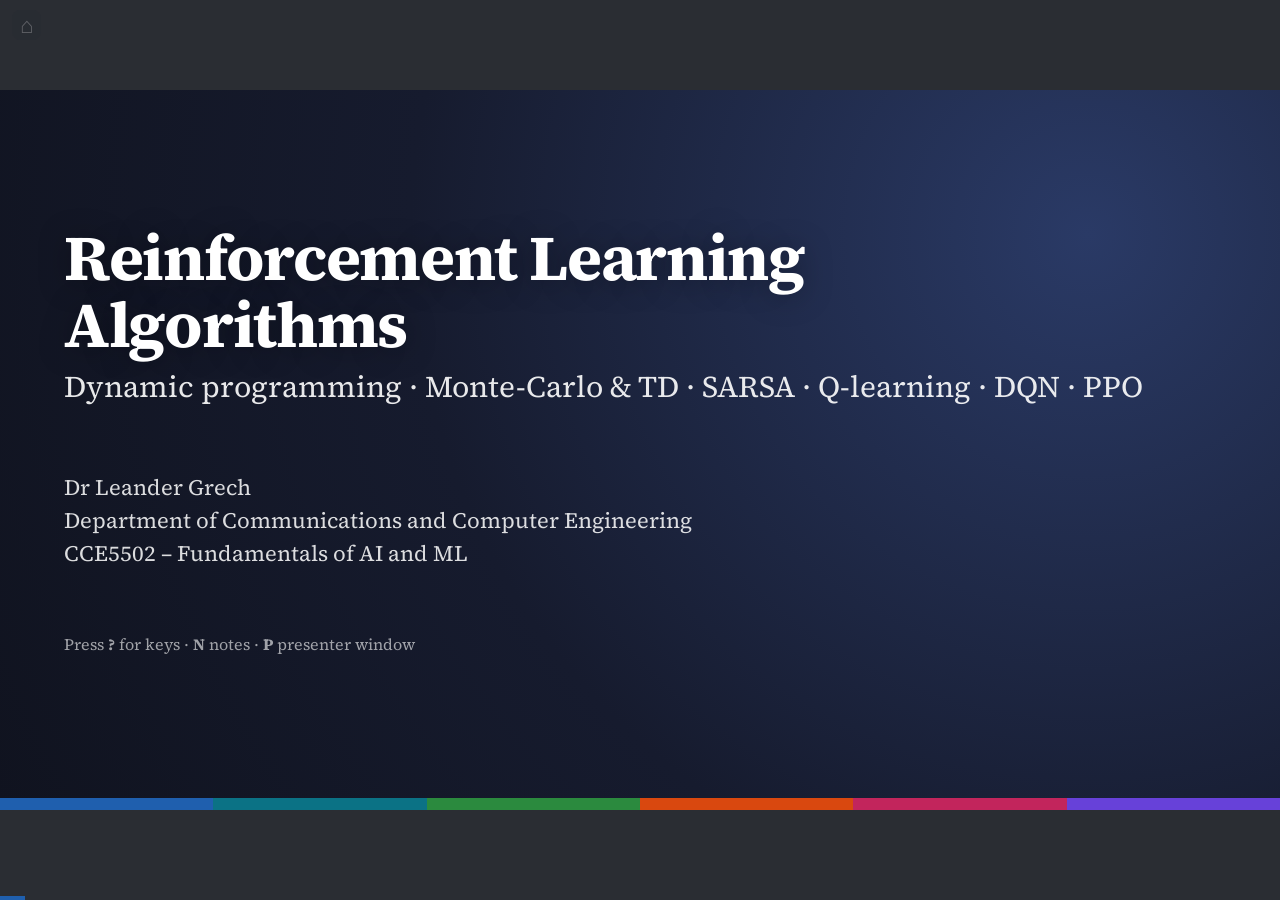
==== commit 60f34721: "Publish lectures (from private 1c0a191)" ====
--- a/L2_RL_Algorithms.html
+++ b/L2_RL_Algorithms.html
@@ -26,7 +26,7 @@
 
 <section data-time="2 min" class="mm">
   <h2>Lecture 2 at a glance</h2>
-  <div data-widget="mindmap"><script type="application/json">{"center": ["Lecture 2", "RL Algorithms"], "branches": [{"label": "Planning (DP)", "leaves": [["Generalised PI", "How to improve a policy"], ["Policy evaluation", "Iterative policy evaluation"], ["Policy improvement", "Policy improvement", 2], ["Policy & value iteration", "Policy iteration and value iteration"]], "dark": true}, {"label": "Exploration", "leaves": [["Why Q instead of V", "Going model-free"], ["Bandits", "Exploration vs exploitation"], ["ε-greedy", "ε-greedy exploration"]]}, {"label": "MC & TD", "leaves": [["Monte-Carlo", "Monte-Carlo learning"], ["Temporal difference", "Temporal-Difference learning"], ["Bias vs variance", "MC vs TD: pros and cons"], ["Random walk", "Random walk"], ["A–B example", "What do they converge to", 2], ["Unified view · n-step", "A unified view of backups"]], "dark": true}, {"label": "Control", "leaves": [["SARSA (on-policy)", "SARSA: on-policy"], ["Off-policy learning", "Off-policy learning"], ["Q-learning", "Q-learning: off-policy"], ["Cliff walking", "Cliff walking"], ["One rule, many targets", "One update rule, different targets"]]}, {"label": "Deep Q-Networks", "leaves": [["Why tables don't scale", "Why tables don"], ["Function approx.", "Q-learning with function approximation"], ["Replay & target net", "DQN machinery"], ["CartPole", "CartPole"], ["Linear policy search", "What is the"], ["Gymnasium & SB3", "DQN with Stable-Baselines3"], ["Training curves", "Reading RL training curves"]]}, {"label": "Beyond DQN", "leaves": [["Value- vs policy-based", "Value-based vs policy-based"], ["Policy gradients", "Policy gradient"], ["PPO", "PPO"], ["Which algorithm when?", "Which algorithm when?"], ["Reward hacking", "Reward design and reward hacking"]]}]}</script></div>
+  <div data-widget="mindmap"><script type="application/json">{"center": ["Lecture 2", "RL Algorithms"], "branches": [{"label": "Planning (DP)", "leaves": [["Generalised PI", "How to improve a policy"], ["Policy evaluation", "Iterative policy evaluation"], ["Policy improvement", "Policy improvement", 2], ["Policy & value iteration", "Policy iteration and value iteration"]], "dark": true}, {"label": "Exploration", "leaves": [["Why Q instead of V", "Going model-free"], ["Bandits", "Exploration vs exploitation"], ["ε-greedy", "ε-greedy exploration"]]}, {"label": "MC & TD", "leaves": [["Monte-Carlo", "Monte-Carlo learning"], ["Temporal difference", "Temporal-Difference learning"], ["Bias vs variance", "MC vs TD: pros and cons"], ["Random walk", "Random walk"], ["Unified view", "A unified view of backups"]], "dark": true}, {"label": "Control", "leaves": [["SARSA (on-policy)", "SARSA: on-policy"], ["Off-policy learning", "Off-policy learning"], ["Q-learning", "Q-learning: off-policy"], ["Cliff walking", "Cliff walking"], ["One rule, many targets", "One update rule, different targets"]]}, {"label": "Deep Q-Networks", "leaves": [["Function approx.", "Q-learning with function approximation"], ["Replay & target net", "DQN machinery"], ["CartPole", "CartPole"], ["Linear policy search", "What is the"], ["Gymnasium & SB3", "DQN with Stable-Baselines3"], ["Training curves", "Reading RL training curves"]]}, {"label": "Beyond DQN", "leaves": [["Value- vs policy-based", "Value-based vs policy-based"], ["Policy gradients", "Policy gradient"], ["PPO", "PPO"], ["Reward hacking", "Reward design and reward hacking"], ["Which algorithm when?", "Which algorithm when?"]]}]}</script></div>
 </section>
 
 <section data-time="2 min">
@@ -55,6 +55,33 @@
   </div>
 </section>
 
+<section data-time="2 min">
+  <h2>Key terms we'll use all lecture</h2>
+  <style>
+    .ktgrid { display:grid; grid-template-columns:repeat(4,1fr); gap:16px; margin-top:14px; }
+    .kt { background:#fff; border:1px solid var(--faint); border-top:5px solid var(--accent); border-radius:10px; padding:14px 16px 16px; box-shadow:0 1px 3px rgba(0,0,0,.06); display:flex; flex-direction:column; gap:6px; }
+    .kt.v { border-top-color:var(--orange); } .kt.g { border-top-color:var(--green); }
+    .kt-h { font-size:14px; font-weight:700; letter-spacing:.06em; text-transform:uppercase; color:var(--accent); }
+    .kt.v .kt-h { color:var(--orange); } .kt.g .kt-h { color:var(--green); }
+    .kt-s { font-size:22px; min-height:36px; display:flex; align-items:center; white-space:nowrap; }
+    .kt-m { font-size:17px; line-height:1.35; color:var(--muted); }
+  </style>
+  <div class="ktgrid">
+    <div class="kt w"><div class="kt-h">State · action · reward</div><div class="kt-s">$s,\; a,\; r$</div><div class="kt-m">What the agent sees, does, and gets back each step.</div></div>
+    <div class="kt w"><div class="kt-h">Episode</div><div class="kt-s">$S_0, A_0, R_1, \dots, S_T$</div><div class="kt-m">One run from a start state to a terminal state.</div></div>
+    <div class="kt w"><div class="kt-h">Return</div><div class="kt-s">$G_t = R_{t+1} + \gamma R_{t+2} + \dots$</div><div class="kt-m">Total discounted reward from time $t$ on.</div></div>
+    <div class="kt w"><div class="kt-h">Discount</div><div class="kt-s">$\gamma \in [0, 1]$</div><div class="kt-m">How much the future counts. 0: only now · 1: everything equally.</div></div>
+    <div class="kt w"><div class="kt-h">Model</div><div class="kt-s">$\mathcal{P}^a_{ss'},\; \mathcal{R}^a_s$</div><div class="kt-m">How the world moves and pays out. Known → <b>plan</b> · unknown → <b>learn</b>.</div></div>
+    <div class="kt w"><div class="kt-h">Policy</div><div class="kt-s">$\pi(a \mid s)$</div><div class="kt-m">The agent's behaviour: probability of each action in each state.</div></div>
+    <div class="kt v"><div class="kt-h">State value</div><div class="kt-s">$v_\pi(s) = \mathbb{E}_\pi[G_t \mid S_t = s]$</div><div class="kt-m">How good a <b>state</b> is, if we follow $\pi$.</div></div>
+    <div class="kt v"><div class="kt-h">Action value</div><div class="kt-s">$q_\pi(s,a) = \mathbb{E}_\pi[G_t \mid s, a]$</div><div class="kt-m">How good an <b>action</b> is, then follow $\pi$.</div></div>
+    <div class="kt v"><div class="kt-h">Optimal values</div><div class="kt-s">$v_*,\; q_*$</div><div class="kt-m">The best achievable values, over all policies.</div></div>
+    <div class="kt v"><div class="kt-h">Bellman equation</div><div class="kt-s">$v = r + \gamma\, v'$</div><div class="kt-m">Value now = reward + $\gamma$ × value of where you land.</div></div>
+    <div class="kt g"><div class="kt-h">Greedy</div><div class="kt-s">$\arg\max_a q(s,a)$</div><div class="kt-m">Pick the action that looks best now. Greedy on $q_*$ is optimal.</div></div>
+    <div class="kt g"><div class="kt-h">Prediction vs control</div><div class="kt-s">evaluate&nbsp;$\pi$ &nbsp;·&nbsp; find best&nbsp;$\pi$</div><div class="kt-m"><b>Prediction</b>: how good is a <span style="white-space:nowrap">given $\pi$?</span> <b>Control</b>: find the best $\pi$.</div></div>
+  </div>
+</section>
+
 <!-- ============================================================ DP -->
 <section class="section" data-section="Planning (DP)">
   <div class="kicker">Part 1</div>
@@ -84,7 +111,7 @@
   <div class="eq">$\est{v_{k+1}(s)} = \sum_{a} \pi(a|s) \left( \rew{\mathcal{R}^a_s} + \gamma \sum_{s'} \mathcal{P}^a_{ss'}\, \nxt{v_k(s')} \right) \qquad \est{\mathbf{v}_{k+1}} = \rew{\mathcal{R}^\pi} + \gamma \mathcal{P}^\pi \nxt{\mathbf{v}_k}$</div>
   <div class="row">
     <ul class="col small">
-      <li>Start from $v_1 = 0$; iterate $v_1 \to v_2 \to \dots \to v_\pi$</li>
+      <li>Start from $v_0 = 0$; iterate $v_0 \to v_1 \to v_2 \to \dots \to v_\pi$</li>
       <li><b>Synchronous</b>: every state is updated in every sweep, from the previous sweep's numbers</li>
       <li>Needs the model $\mathcal{P}, \mathcal{R}$ → this is <i>planning</i></li>
     </ul>
@@ -101,10 +128,13 @@
     <div class="col-2" data-widget="dpgrid" data-preset="sutton"></div>
     <div class="col small">
       <p>Reward −1 per step, $\gamma = 1$, grey = terminal.</p>
-      <ol>
-        <li>Press <b>Evaluate: 1 sweep</b> a few times, watch $v_k$</li>
-        <li>Press <b>Improve π</b> after $k = 1, 2, 3$</li>
-      </ol>
+      <ul style="font-size:0.8em;padding-left:1.1em;margin:0.3em 0;line-height:1.35">
+        <li><b>Evaluate: 1 sweep</b><br>$v_{k+1}(s) = \sum_a \pi(a|s)\,\big(r + \gamma v_k(s')\big)$</li>
+        <li><b>Evaluate ⟳</b> repeat until converged<br>$v_k \to v_\pi \;\;(\max_s |\Delta v| < 10^{-3})$</li>
+        <li><b>Improve π</b><br>point each arrow at the best next state under the current $v$ <span class="muted">(ties split)</span></li>
+        <li><b>Reset</b> &nbsp;$v = 0$, π uniform random</li>
+      </ul>
+      <p style="font-size:0.88em">Try: 1 sweep a few times, then <b>Improve π</b> after $k = 1, 2, 3$.</p>
       <p class="muted">Greedy w.r.t. an <i>unfinished</i> $v_k$ is often already optimal!</p>
     </div>
   </div>
@@ -139,18 +169,8 @@
   <div class="box red" style="margin-top:14px"><p class="small" style="margin:0"><b>Two big problems with DP:</b> (1) needs the model $\mathcal{P}, \mathcal{R}$; (2) sweeps the entire state space. Real problems: unknown model, astronomically many states → <b>learn from sampled experience</b>.</p></div>
 </section>
 
-<section class="quiz" data-optional="1" data-time="2 min">
-  <h2>🧠 Quick check: planning</h2>
-  <div data-widget="quiztimer" data-seconds="30"></div>
-  <div class="quiz-list">
-    <div class="quiz-q"><div class="num">1</div><div class="body"><div class="qt">Policy <b>evaluation</b> or policy <b>improvement</b>: which one uses the Bellman <i>expectation</i> equation?</div><div class="ans fragment">Evaluation. Improvement is a greedy step: pick the action with the highest q.</div></div></div>
-    <div class="quiz-q"><div class="num">2</div><div class="body"><div class="qt">In value iteration, when do we get an explicit policy?</div><div class="ans fragment">Only at the end: act greedily with respect to the final values.</div></div></div>
-    <div class="quiz-q"><div class="num">3</div><div class="body"><div class="qt">Why can't we just use dynamic programming to play Atari?</div><div class="ans fragment">DP needs the model (P and R) and sweeps every state; Atari has an unknown model and astronomically many states.</div></div></div>
-  </div>
-</section>
-
 <!-- ============================================================ MODEL-FREE PREDICTION -->
-<section class="section" data-section="MC & TD">
+<section class="section" data-section="Exploration">
   <div class="kicker">Part 2</div>
   <h1>Learning from experience</h1>
   <p>No model. The agent only sees $S_t, A_t, R_{t+1}, S_{t+1}, \dots$ — can it still estimate values?</p>
@@ -199,7 +219,13 @@
       <p class="small muted" style="margin:0">$0.8 + 0.2/4 = 0.85$ &nbsp;·&nbsp; $0.2/4 = 0.05$</p>
     </div>
   </div>
-  <p class="small">In practice: <b>decay</b> ε over training (e.g. 1.0 → 0.05). That's DQN's <code>exploration_fraction</code>, which we'll see in code.</p>
+  <p class="small">In practice: <b>decay</b> ε over training (e.g. 1.0 → 0.02). That's DQN's <code>exploration_fraction</code>, which we'll see in code.</p>
+</section>
+
+<section class="section" data-section="MC & TD">
+  <div class="kicker">Part 3</div>
+  <h1>Monte-Carlo and TD learning</h1>
+  <p>Estimate $v_\pi$ from sampled episodes: wait for the real return (MC), or bootstrap from the next estimate (TD).</p>
 </section>
 
 <section data-time="2 min">
@@ -258,44 +284,9 @@
   <p class="small" style="margin:4px 0 0">True values $\tfrac16, \tfrac26, \dots, \tfrac56$ = probability of finishing on the right. <b>Question:</b> after 10 episodes, which estimate is closer to the black line, and why?</p>
 </section>
 
-<section data-optional="1" data-time="2 min">
-  <h2>What do they converge to? (the A–B example)</h2>
-  <div class="row">
-    <div class="col">
-      <p>Eight episodes of experience (γ = 1):</p>
-      <pre style="font-size:19px">A, 0, B, 0
-B, 1    B, 1    B, 1
-B, 1    B, 1    B, 1
-B, 0</pre>
-      <p class="small">$V(B) = 6/8 = 0.75$ for both methods. &nbsp;What is $V(A)$?</p>
-    </div>
-    <div class="col">
-      <div class="box orange fragment"><h3>Monte-Carlo: $V(A) = 0$</h3><p class="small">The only return seen from A was 0. MC minimises squared error on the <b>observed returns</b>.</p></div>
-      <div class="box blue fragment" style="margin-top:10px"><h3>TD(0): $V(A) = 0.75$</h3><p class="small">A always went to B, with reward 0. TD fits the <b>maximum-likelihood Markov model</b> and solves it (<i>certainty equivalence</i>).</p></div>
-    </div>
-  </div>
-</section>
-
 <section data-time="3 min">
   <h2>A unified view of backups</h2>
   <div data-widget="unified" class="widget"></div>
-</section>
-
-<section data-optional="1" data-time="2 min">
-  <h2>In between: n-step returns</h2>
-  <div data-widget="nstep" class="widget"></div>
-  <div class="eq" style="font-size:22px">$\est{V(S_t)} \leftarrow \est{V(S_t)} + \alpha \left( \tgt{G^{(n)}_t} - \est{V(S_t)} \right)$</div>
-  <div class="inwords sm"><b>n = how many <span class='c-rew'>real rewards</span> you wait for before trusting <span class='c-next'>your own estimate</span>.</b> Small n: quick updates, some bias. Large n: closer to the truth but noisier. n = 1 is TD(0); n = ∞ (to the end) is Monte-Carlo. <span class="muted">TD(λ) and PPO's GAE blend several n.</span></div>
-</section>
-
-<section class="quiz" data-optional="1" data-time="2 min">
-  <h2>🧠 Quick check: Monte-Carlo vs TD</h2>
-  <div data-widget="quiztimer" data-seconds="30"></div>
-  <div class="quiz-list">
-    <div class="quiz-q"><div class="num">1</div><div class="body"><div class="qt">You're halfway through an episode. Which method can already update its values?</div><div class="ans fragment">TD: it only needs one step, <span class='c-rew'>R</span> and <span class='c-next'>V(S′)</span>. MC must wait for the end.</div></div></div>
-    <div class="quiz-q"><div class="num">2</div><div class="body"><div class="qt">Which target is unbiased but noisy?</div><div class="ans fragment">Monte-Carlo's <span class='c-rew'>G<sub>t</sub></span>: it's the real return, but it depends on many random steps.</div></div></div>
-    <div class="quiz-q"><div class="num">3</div><div class="body"><div class="qt">Say the TD target in words.</div><div class="ans fragment"><span class='c-rew'>One real reward</span> + the discounted <span class='c-next'>estimate of the next state's value</span>.</div></div></div>
-  </div>
 </section>
 
 <section class="brk" data-section="Break">
@@ -305,7 +296,7 @@
 
 <!-- ============================================================ CONTROL -->
 <section class="section" data-section="SARSA & Q-learning">
-  <div class="kicker">Part 3</div>
+  <div class="kicker">Part 4</div>
   <h1>Model-free control</h1>
   <p>Put TD inside the GPI loop: learn $Q(s,a)$, act ε-greedily, improve every step.</p>
 </section>
@@ -334,20 +325,6 @@
   </div>
 </section>
 
-<section data-optional="1" data-time="1 min">
-  <h2>SARSA algorithm</h2>
-<pre><span class="c"># Q is a look-up table, initialised arbitrarily (Q(terminal, ·) = 0)</span>
-<span class="k">for</span> each episode:
-    S = env.reset()
-    A = epsilon_greedy(Q, S)
-    <span class="k">while</span> S <span class="k">is not</span> terminal:
-        S_next, R = env.step(A)
-        A_next = epsilon_greedy(Q, S_next)          <span class="c"># the action we WILL take</span>
-        <span class="c-est">Q[S, A]</span> += alpha * (<span class="c-rew">R</span> + gamma * <span class="c-next">Q[S_next, A_next]</span> - <span class="c-est">Q[S, A]</span>)
-        S, A = S_next, A_next</pre>
-  <p class="small" style="margin-top:14px">Converges to the optimal $q_*$ if every action keeps being tried in every state and ε is slowly reduced to 0 <span class="muted">(the "GLIE" condition), with a suitably decaying α</span>.</p>
-</section>
-
 <section data-time="4 min">
   <h2>SARSA, one update at a time</h2>
   <div data-widget="tdstep" data-algo="sarsa" class="widget"></div>
@@ -369,7 +346,7 @@
   </ul>
 </section>
 
-<section data-time="3 min">
+<section data-time="2 min">
   <h2>Q-learning: off-policy TD control</h2>
   <ul class="small">
     <li>Behaviour policy $\mu$: ε-greedy w.r.t. $Q$ (explores)</li>
@@ -377,9 +354,6 @@
   </ul>
   <div class="inwords sm"><span class='c-tgt'>Target</span> = <b><span class='c-rew'>reward</span> + <span class='c-next'>value of the best next action</span></b>, whatever I actually do next. It learns about acting greedily while behaving ε-greedily.</div>
   <div class="eq">$\est{Q(S,A)} \leftarrow \est{Q(S,A)} + \alpha \big( \rew{R} + \gamma\, \nxt{\max_{a'} Q(S', a')} - \est{Q(S,A)} \big)$</div>
-<pre>        S_next, R = env.step(A)
-        <span class="c-est">Q[S, A]</span> += alpha * (<span class="c-rew">R</span> + gamma * <span class="c-next">max(Q[S_next, :])</span> - <span class="c-est">Q[S, A]</span>)
-        S = S_next;  A = epsilon_greedy(Q, S)      <span class="c"># behaviour can be anything exploratory</span></pre>
   <div class="box green" style="margin-top:12px"><p class="small" style="margin:0"><b>Theorem:</b> Q-learning control converges to the optimal action-value function, $Q(s,a) \to q_*(s,a)$ (tabular, all pairs visited infinitely often).</p></div>
 </section>
 
@@ -420,19 +394,9 @@
 
 <!-- ============================================================ DQN -->
 <section class="section" data-section="Deep Q-Networks">
-  <div class="kicker">Part 4</div>
+  <div class="kicker">Part 5</div>
   <h1>Deep Q-Networks</h1>
   <p>Replace the table with a neural network.</p>
-</section>
-
-<section data-optional="1" data-time="2 min">
-  <h2>Why tables don't scale</h2>
-  <div data-widget="curse" class="widget"></div>
-  <ul class="small" style="margin-top:14px">
-    <li>CartPole: 4 continuous variables → we'd have to discretise, and neighbouring cells learn nothing from each other</li>
-    <li>Atari: 84×84 pixels × 4 frames, 256 grey levels → $256^{28224}$ states</li>
-    <li>Solution: <b>function approximation</b> — generalise from seen states to similar unseen ones</li>
-  </ul>
 </section>
 
 <section data-time="2 min">
@@ -532,27 +496,6 @@
   <div class="box orange" style="margin-top:12px"><p class="small" style="margin:0"><b>terminated</b> = reached a terminal state of the MDP (pole fell) → no future value. &nbsp;<b>truncated</b> = time limit hit → the future still exists, so the target should still <b>bootstrap</b>. Mixing them up is a classic bug.</p></div>
 </section>
 
-<section data-optional="1" data-time="1 min">
-  <h2>Writing your own environment</h2>
-<pre><span class="k">class</span> <span class="f">MyEnv</span>(gym.Env):
-    <span class="k">def</span> <span class="f">__init__</span>(self):
-        self.action_space = gym.spaces.Discrete(<span class="n">2</span>)
-        self.observation_space = gym.spaces.Box(-np.inf, np.inf, shape=(<span class="n">4</span>,), dtype=np.float32)
-
-    <span class="k">def</span> <span class="f">reset</span>(self, seed=<span class="k">None</span>, options=<span class="k">None</span>):
-        super().reset(seed=seed)                  <span class="c"># seeds self.np_random</span>
-        self.state = ...                          <span class="c"># initial state</span>
-        <span class="k">return</span> self.state, {}
-
-    <span class="k">def</span> <span class="f">step</span>(self, action):
-        self.state = ...                          <span class="c"># forward dynamics</span>
-        reward = ...                              <span class="c"># YOU design this — carefully!</span>
-        terminated = ...                          <span class="c"># MDP terminal state?</span>
-        truncated = <span class="k">False</span>                         <span class="c"># usually added by a TimeLimit wrapper</span>
-        <span class="k">return</span> self.state, reward, terminated, truncated, {}</pre>
-  <p class="small" style="margin-top:10px">Wrappers (<code>gym.Wrapper</code>, <code>RewardWrapper</code>, <code>ObservationWrapper</code>) let you modify an existing env without touching its code — you'll use these in the assignment.</p>
-</section>
-
 <section data-time="3 min">
   <h2>DQN with Stable-Baselines3</h2>
 <pre><span class="k">from</span> stable_baselines3 <span class="k">import</span> DQN
@@ -606,19 +549,9 @@
   </div>
 </section>
 
-<section class="quiz" data-optional="1" data-time="2 min">
-  <h2>🧠 Quick check: DQN</h2>
-  <div data-widget="quiztimer" data-seconds="30"></div>
-  <div class="quiz-list">
-    <div class="quiz-q"><div class="num">1</div><div class="body"><div class="qt">What problem does the replay buffer solve?</div><div class="ans fragment">Consecutive transitions are highly correlated; sampling random past experience breaks the correlation (and reuses data).</div></div></div>
-    <div class="quiz-q"><div class="num">2</div><div class="body"><div class="qt">Why a separate, slowly-updated target network?</div><div class="ans fragment">So the <span class='c-tgt'>target</span> doesn't move every time the Q-network is updated (no dog chasing its tail).</div></div></div>
-    <div class="quiz-q"><div class="num">3</div><div class="body"><div class="qt">Your training reward hovers around 150, but evaluation gives 500. How?</div><div class="ans fragment">Training includes ε-exploration (random actions); evaluation is greedy. Also, the best checkpoint may be better than the latest.</div></div></div>
-  </div>
-</section>
-
 <!-- ============================================================ BEYOND DQN -->
 <section class="section" data-section="Beyond DQN">
-  <div class="kicker">Part 5</div>
+  <div class="kicker">Part 6</div>
   <h1>Beyond value-based RL</h1>
   <p>Learn the policy directly — the family behind PPO, robotics and LLM fine-tuning.</p>
 </section>
@@ -653,7 +586,13 @@
   <div data-widget="ppoclip" class="widget"></div>
 </section>
 
-<section data-optional="1" data-time="1 min">
+<section data-time="4 min">
+  <h2>Reward design and reward hacking</h2>
+  <div data-widget="hack" class="widget"></div>
+  <p class="small">The agent optimises <b>exactly</b> what you reward. Famous real case: OpenAI's CoastRunners boat circled forever collecting respawning targets instead of finishing the race.</p>
+</section>
+
+<section data-time="1 min">
   <h2>Which algorithm when?</h2>
   <table class="t" style="width:100%;font-size:20px">
     <tr><th class="l">Algorithm</th><th class="l">Type</th><th class="l">Actions</th><th class="l">Typical use</th></tr>
@@ -665,12 +604,6 @@
   <p class="small" style="margin-top:14px">All of them are in (or built on) the same ideas from today: Bellman targets, bootstrapping, exploration, baselines/advantages, replay.</p>
 </section>
 
-<section data-time="4 min">
-  <h2>Reward design and reward hacking</h2>
-  <div data-widget="hack" class="widget"></div>
-  <p class="small">The agent optimises <b>exactly</b> what you reward. Famous real case: OpenAI's CoastRunners boat circled forever collecting respawning targets instead of finishing the race.</p>
-</section>
-
 <section data-time="2 min">
   <h2>Summary</h2>
   <div class="cards c3">
@@ -690,7 +623,7 @@
     <li>You get a <b>personalised</b> variant of CartPole (physics and a faulty actuator generated from your student ID)</li>
     <li>Train DQN agents, run ablations (no replay? no target network?), stress-test robustness, and design a reward</li>
     <li>Submit code, logs, videos and a short report — the numbers must be reproducible from your submission</li>
-    <li><b>Oral discussion (10 min)</b>: you'll be asked to explain your own plots and make a small live change</li>
+    <li><b>Oral discussion (10 min)</b>: explain a figure from your report, predict what happens when we change one setting (e.g. $\gamma$ or $\varepsilon$), and link your results to the lectures</li>
   </ul>
   <div class="box orange" style="margin-top:12px"><p class="small" style="margin:0"><b>On AI tools:</b> you may use them — declare how. But the marks are for <i>your</i> understanding of <i>your</i> agents. A report you can't explain in the oral scores poorly, however well-written.</p></div>
 </section>
